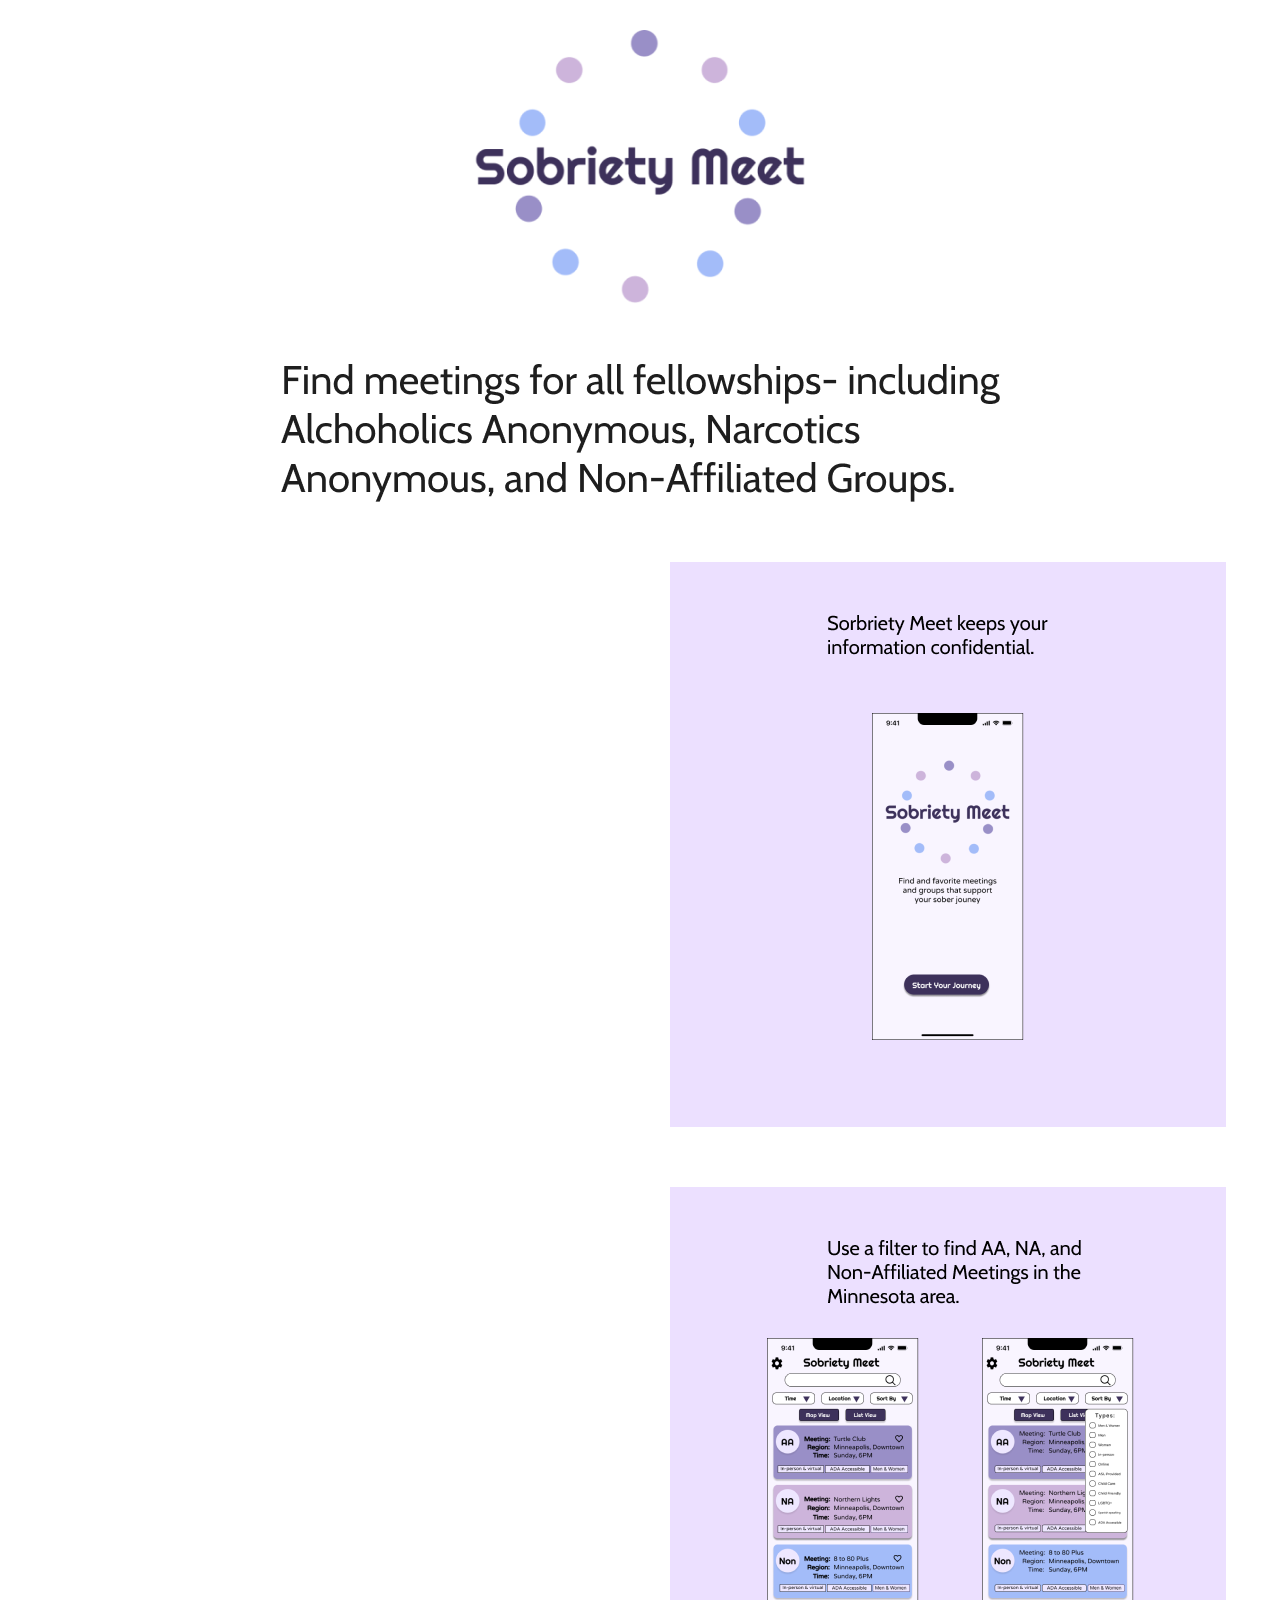
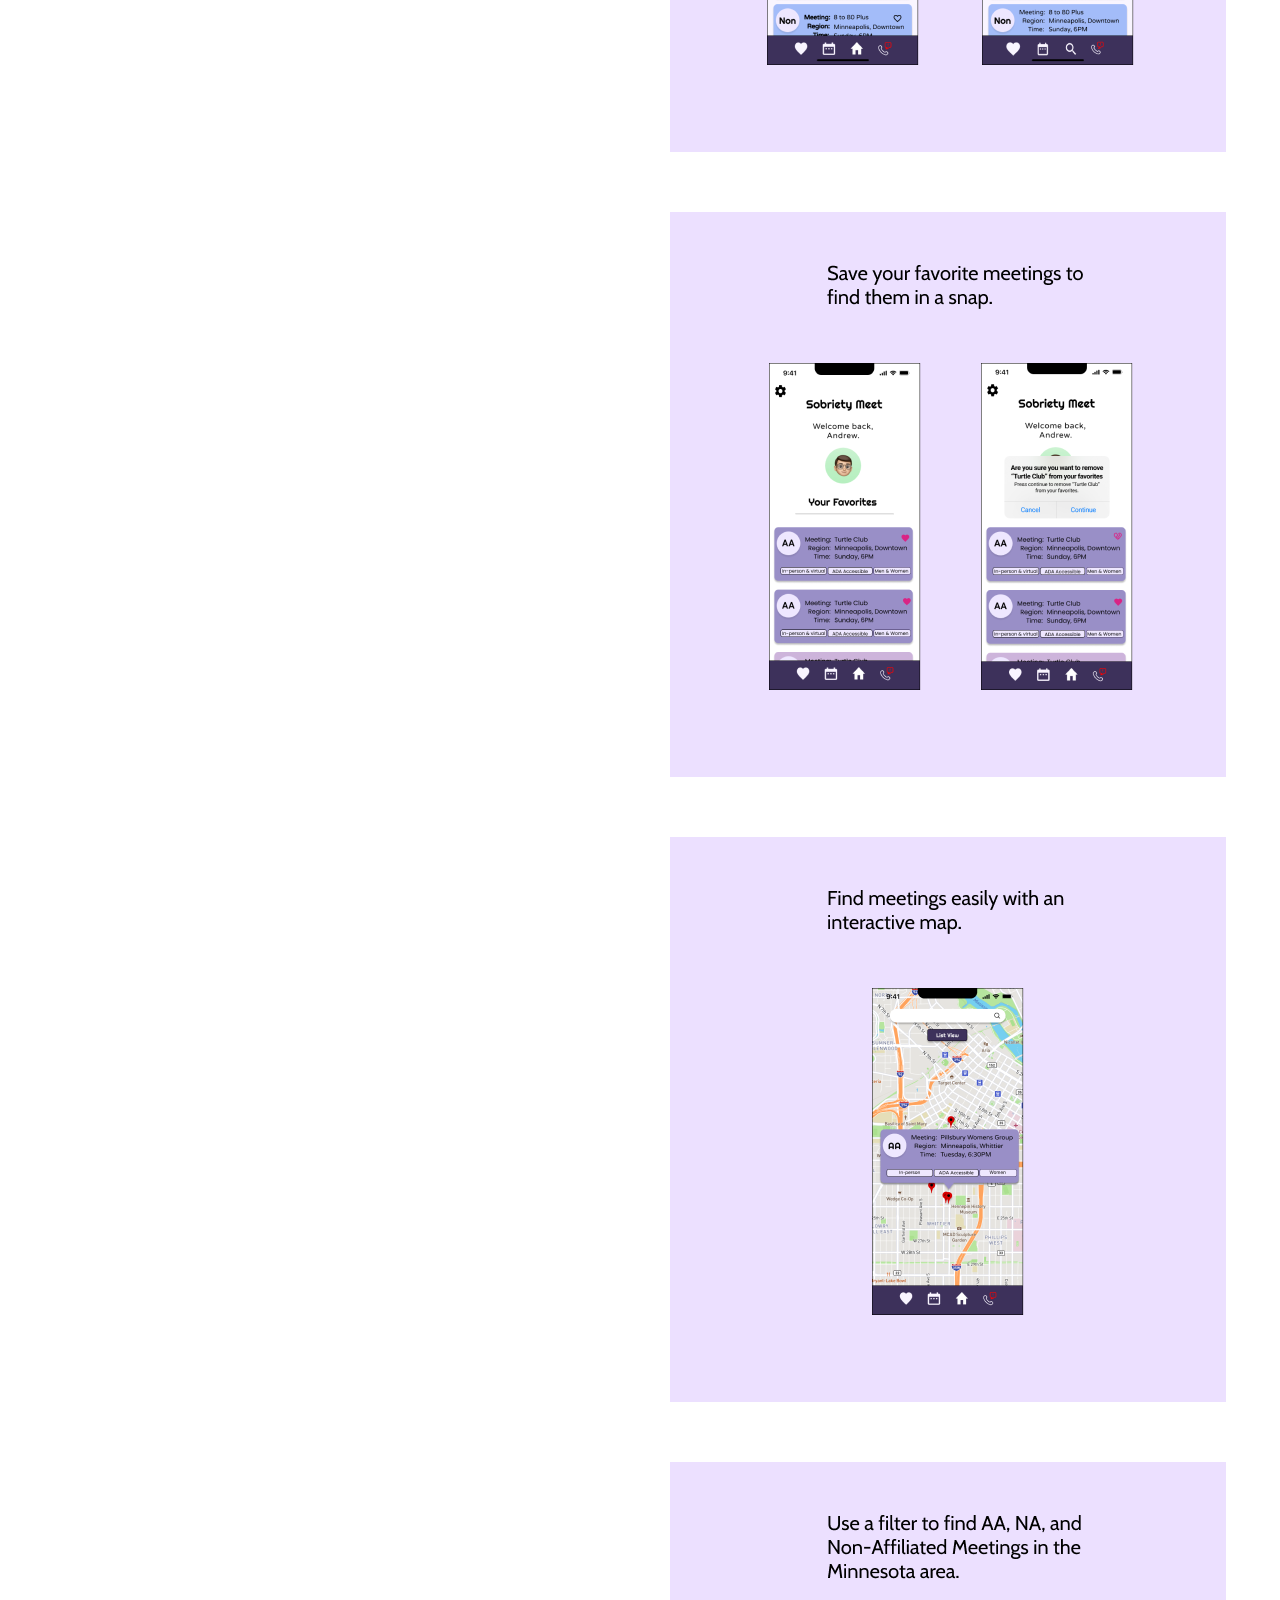
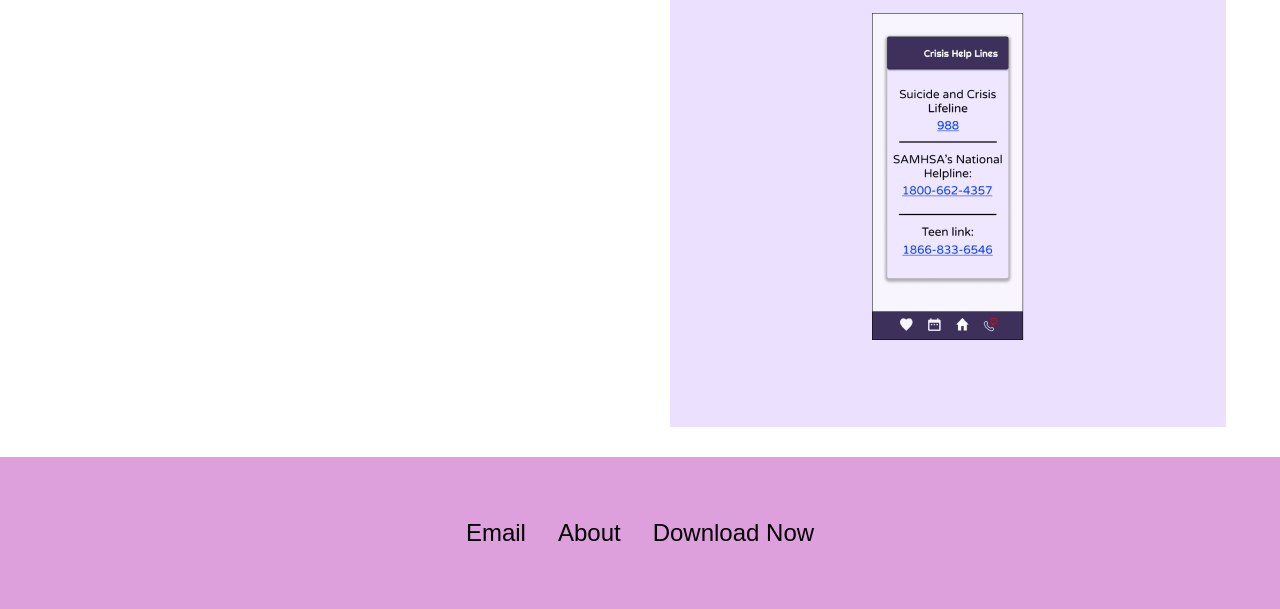
==== Sobriety-Meet.html @ 711e2085 "padding" ====
<!DOCTYPE html>
<html lang="en">

<head>

  <meta charset="utf-8">


  <meta name="viewport" content="width=device-width, initial-scale=1, shrink-to-fit=no">



  <title>Sobriety Meet App Webpage</title>
  <!-- CSS only -->
  <link rel="stylesheet" href="https://cdn.jsdelivr.net/npm/bootstrap@4.6.0/dist/css/bootstrap.min.css"
    integrity="sha384-B0vP5xmATw1+K9KRQjQERJvTumQW0nPEzvF6L/Z6nronJ3oUOFUFpCjEUQouq2+l" crossorigin="anonymous">
  <link rel="stylesheet" href="bootstrap/css/bootstrap.min.css">
  <link rel="stylesheet" type="text/css" href="Sobriety-Meet.css">
</head>

<body>
 

      <!--LOGO START-->
      <section id="Logo">
        <div class="container-lg">
          <div class="row justify-content-center">
            <div class="text-center">
              <img class="img fluid" src="Final Project Desktop Images/Logo 1.png" alt="logo" width="40%"> 
              <img class="img fluid" src="Final Project Desktop Images/Find meetings for all fellowships.png" alt="fellowships">     
            </div>
          </div>
        </div> 
      </section>
      <!--LOGO END-->

    <!--SPLASH SCREEN START-->
    <section id="splashScreen">
      <div class="container-lg">
        <div class="row justify-content-center align-items">
          <div class="col-lg">
            <img class="img fluid" src="Final Project Desktop Images/mid fi images/Map.png" alt="splashscreen">        
          </div>
        </div>
      </div>
      </div>
    </section>
    <!--SPLASH SCREEN END-->

    <!--Main Screen and Filter START-->
    <section id="mainScreen">
      <div class="container-lg">
        <div class="row justify-content-center align-items">
          <div class="col-lg">
            <img class="img fluid" src="Final Project Desktop Images/mid fi images/main screen.png" alt="mainScreen">
          </div>
        </div>
      </div>
    </section>
    <!--Main Screen and Filter END-->

    <!--Favorties and Unfavorite START-->
    <section id="favorites">
      <div class="container-lg">
        <div class="row justify-content-center align-items">
          <div class="col-lg">
            <img class="img fluid" src="Final Project Desktop Images/mid fi images/favorites.png" alt="favorites">
          </div>
        </div>
      </div>
      </div>
    </section>
    <!--Favorties and Unfavorite END-->

    <!--Map START-->
    <section id="map">
      <div class="container-lg">
        <div class="row justify-content-center align-items">
          <div class="col-lg">
            <img class="img fluid" src="Final Project Desktop Images/mid fi images/map map.png" alt="map">
          </div>
        </div>
      </div>
    </section>
    <!--Map END-->

    <!--Crisis Hotline START-->
    <section id="crisis">
      <div class="container-lg">
        <div class="row justify-content-center align-items">
          <div class="col-lg">
            <img class="img fluid" src="Final Project Desktop Images/mid fi images/crisis hotline.png" alt="crisis">
          </div>
        </div>
      </div>
      </div>
    </section>
    <!--Crisis Hotline START-->

    <!-- Footer -->
    <footer class="bottomFooter">
      <div class="container-xxl">
        <ul class="nav justify-content-center">
          <li class="nav-item">
            <a class="nav-link active" href="#">Email</a>
          </li>
          <li class="nav-item">
            <a class="nav-link" href="#">About</a>
          </li>
          <li class="nav-item">
            <a class="nav-link" href="#">Download Now</a>
        </ul>
      </div>
    </footer>
    <!-- End footer -->

    <!-- JavaScript Bundle with Popper -->
    <script src="https://cdn.jsdelivr.net/npm/bootstrap@5.2.2/dist/js/bootstrap.bundle.min.js"
      integrity="sha384-OERcA2EqjJCMA+/3y+gxIOqMEjwtxJY7qPCqsdltbNJuaOe923+mo//f6V8Qbsw3"
      crossorigin="anonymous"></script>
</body>

</html>
---- Sobriety-Meet.css ----
img {
    padding-top: 30px;
    padding-bottom: 30px;
    padding-left: 60px;
    padding-right: 60px;
    border-left: 199px;
    border-right:  199px;
    
}

#logo {
    background-color: white;
}

.navbar {
    background-color: white;
    text-align: center;
  
}

.nav {
    font-family:'Franklin Gothic Medium', 'Arial Narrow', Arial, sans-serif;
    
    

}

a {
    color:black;
    font-size: 18pt;
}

p {
    color: black;
    margin-left: 5.5%;
    margin-right:5.5%;
    padding: 50px;
}


.flex-column {
    margin-left: 10px;
}

.text-center {
    justify-content: center;
}



.bottomFooter {
    background-color: plum;
    padding-top: 50px;
    padding-bottom: 50px;
    
}

#splashScreen,#mainScreen,#favorites,#map,#crisis {
    margin-left: 595px;
    margin-right: 595px;
    display: flex;

}
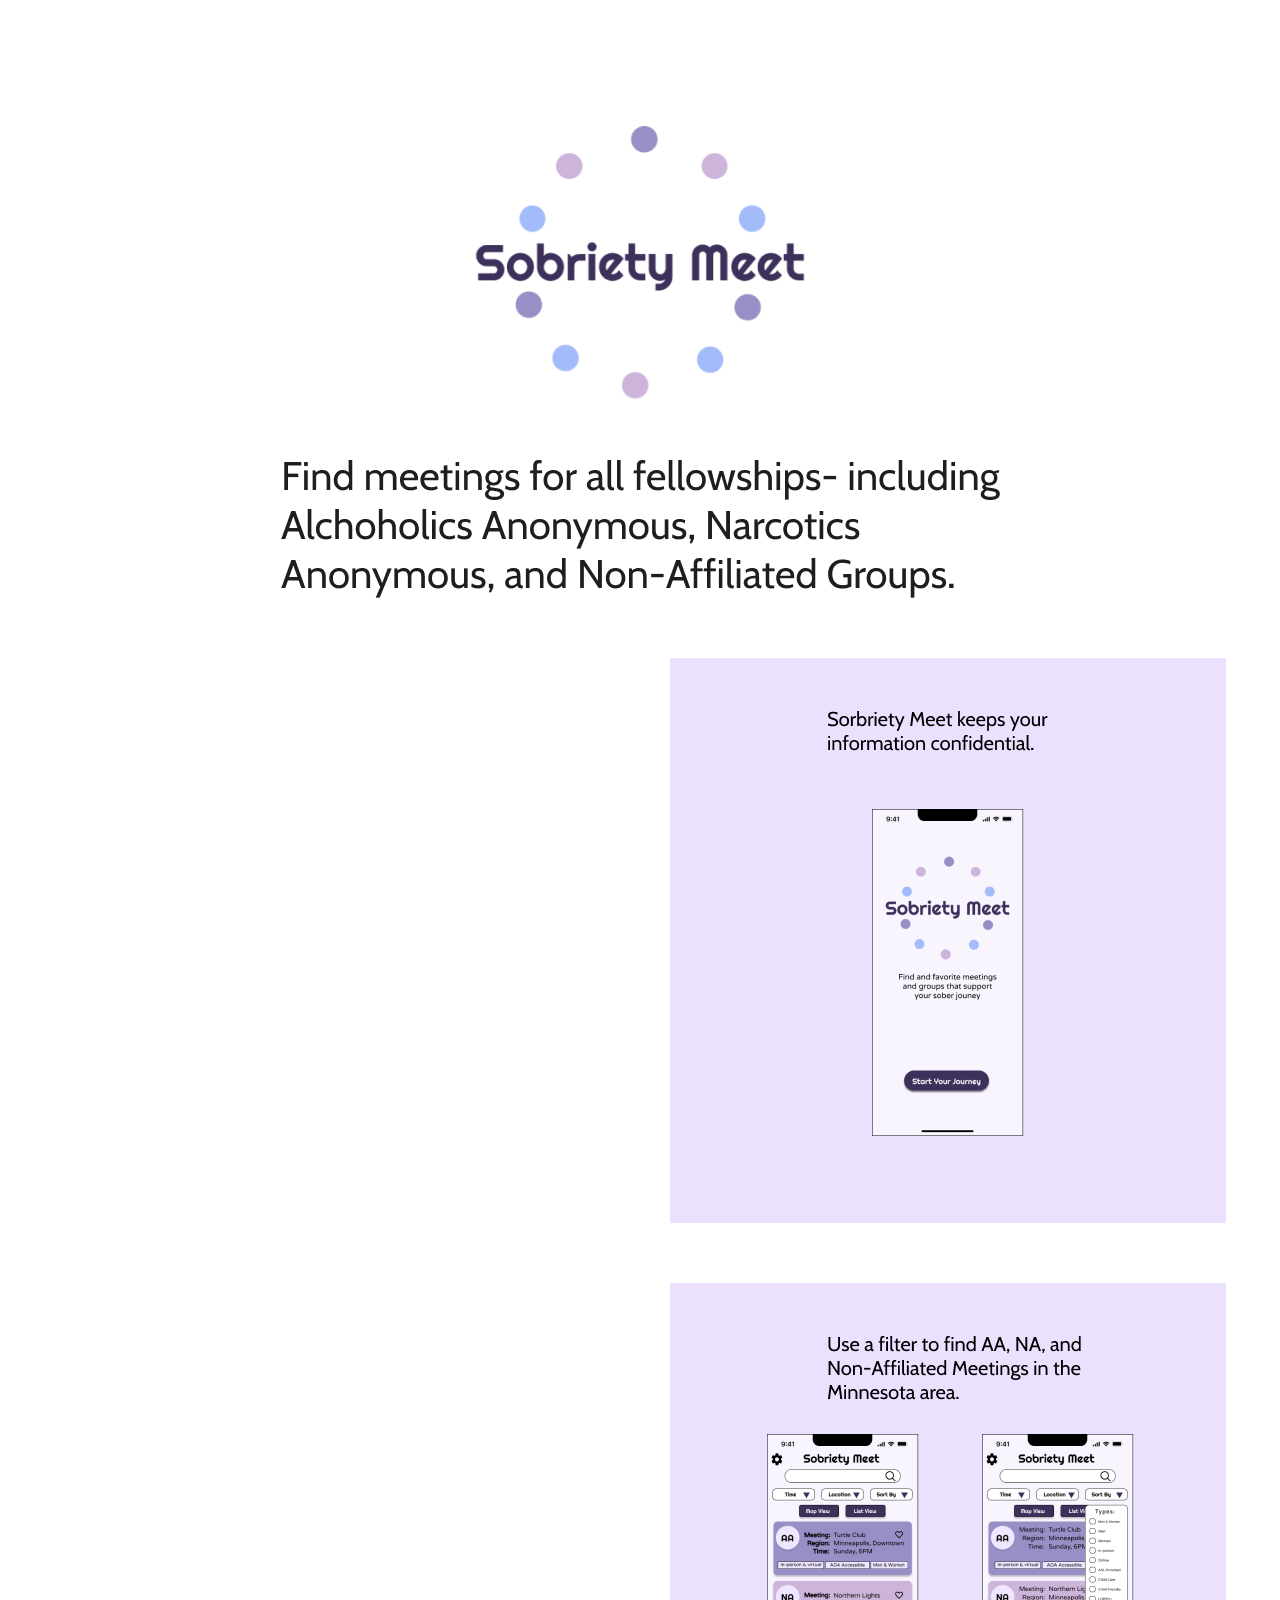
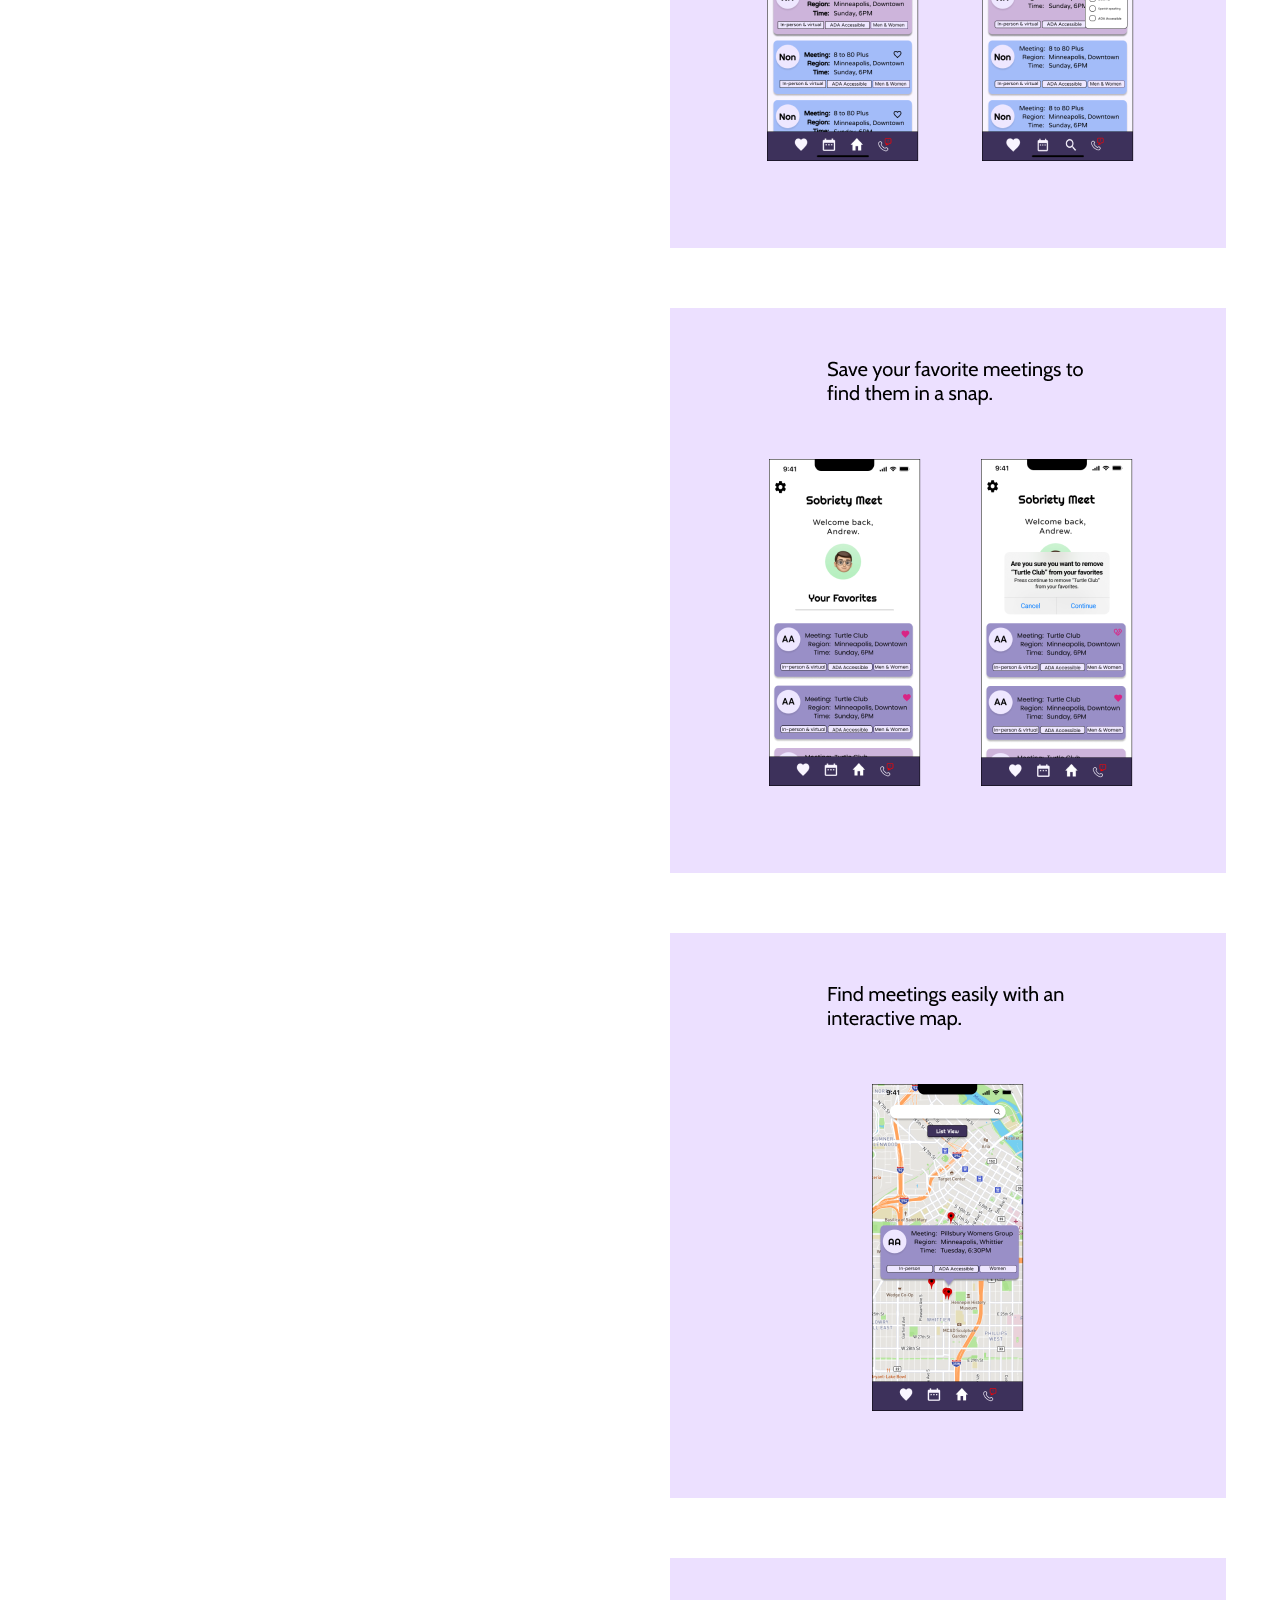
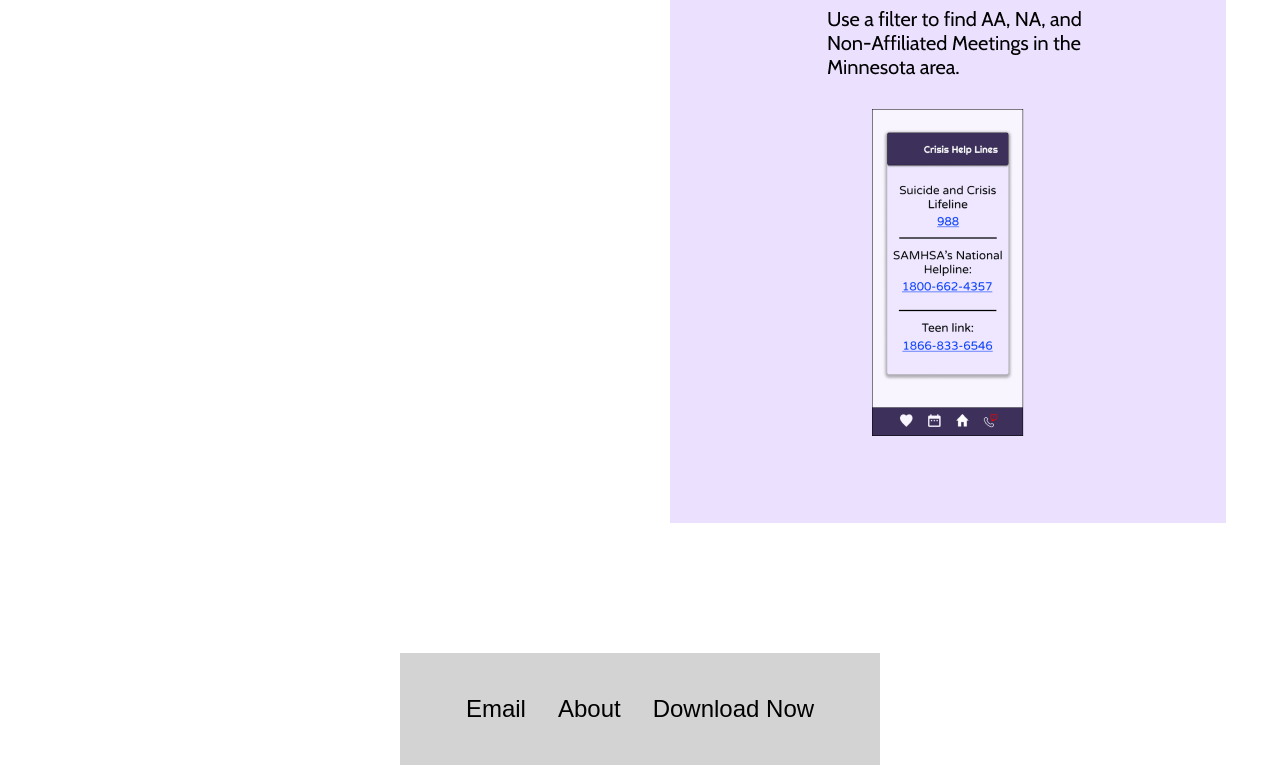
==== commit dd7bd798: "footer" ====
--- a/Sobriety-Meet.html
+++ b/Sobriety-Meet.html
@@ -19,6 +19,11 @@
 </head>
 
 <body>
+
+  <!--Top-->
+
+
+
  
 
       <!--LOGO START-->
@@ -26,6 +31,10 @@
         <div class="container-lg">
           <div class="row justify-content-center">
             <div class="text-center">
+              <br>
+              <br>
+              <br>
+              <br>
               <img class="img fluid" src="Final Project Desktop Images/Logo 1.png" alt="logo" width="40%"> 
               <img class="img fluid" src="Final Project Desktop Images/Find meetings for all fellowships.png" alt="fellowships">     
             </div>
@@ -86,7 +95,7 @@
 
     <!--Crisis Hotline START-->
     <section id="crisis">
-      <div class="container-lg">
+      <div class="container-xl">
         <div class="row justify-content-center align-items">
           <div class="col-lg">
             <img class="img fluid" src="Final Project Desktop Images/mid fi images/crisis hotline.png" alt="crisis">
@@ -99,7 +108,7 @@
 
     <!-- Footer -->
     <footer class="bottomFooter">
-      <div class="container-xxl">
+      <div class="container-lg">
         <ul class="nav justify-content-center">
           <li class="nav-item">
             <a class="nav-link active" href="#">Email</a>
--- a/Sobriety-Meet.css
+++ b/Sobriety-Meet.css
@@ -49,10 +49,12 @@
 
 
 .bottomFooter {
-    background-color: plum;
-    padding-top: 50px;
-    padding-bottom: 50px;
-    
+    background-color: lightgrey;
+    padding-top: 30px;
+    padding-bottom: 30px;
+    margin-left: 400px;
+    margin-right: 400px;  
+    margin-top: 100px;
 }
 
 #splashScreen,#mainScreen,#favorites,#map,#crisis {
@@ -60,4 +62,5 @@
     margin-right: 595px;
     display: flex;
 
-}+}
+
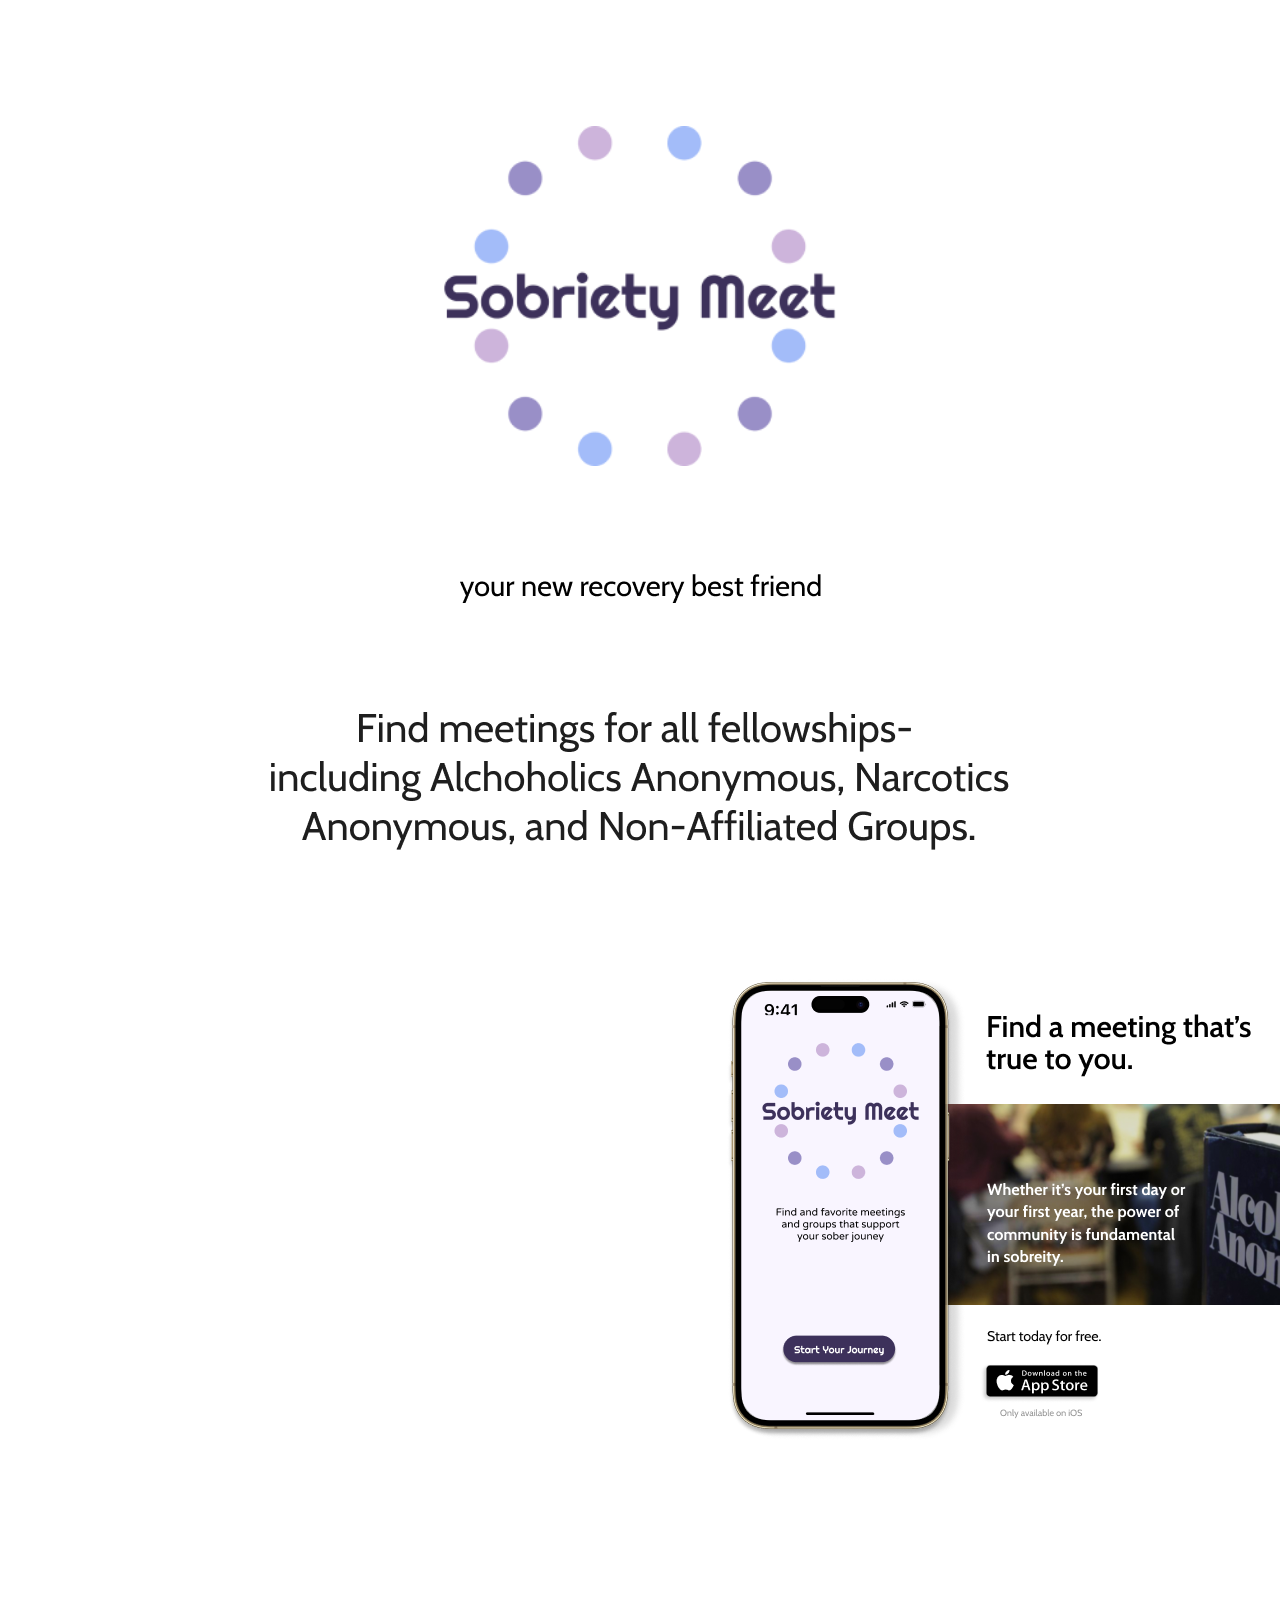
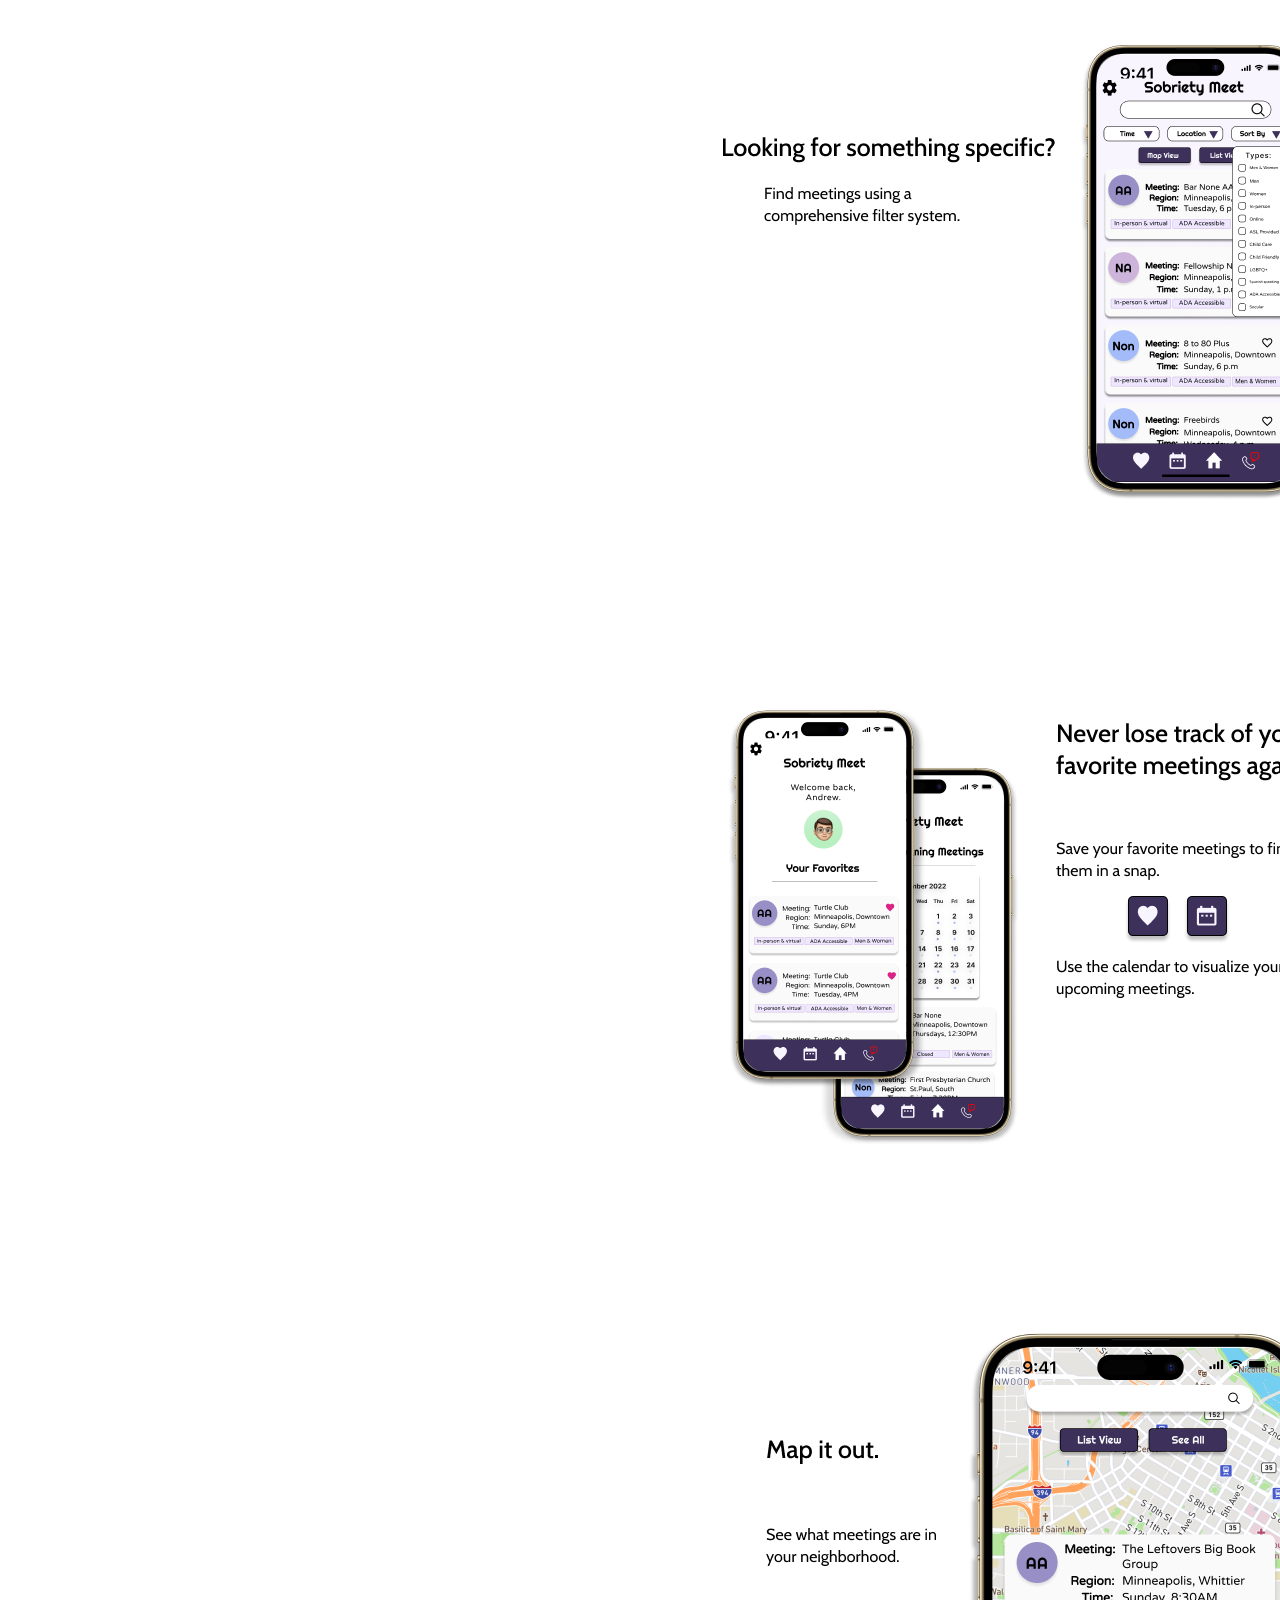
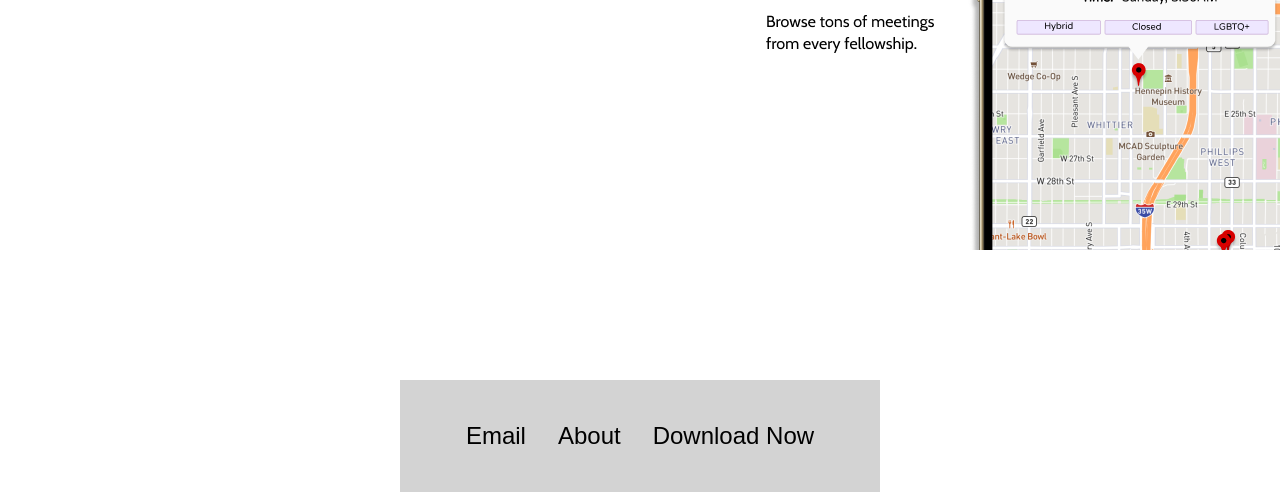
==== commit 3f8d8eba: "new photos, iphone mock ups" ====
--- a/Sobriety-Meet.html
+++ b/Sobriety-Meet.html
@@ -35,8 +35,15 @@
               <br>
               <br>
               <br>
-              <img class="img fluid" src="Final Project Desktop Images/Logo 1.png" alt="logo" width="40%"> 
-              <img class="img fluid" src="Final Project Desktop Images/Find meetings for all fellowships.png" alt="fellowships">     
+              <img class="img fluid" src="Final Project Desktop Images/Final Images/logo 3 4.png" alt="logo" width="60%"> 
+              <br>
+              <br>
+              <br>
+              <img class="img fluid" src="Final Project Desktop Images/Final Images/your new recovery best friend.png">
+              <br>
+              <br>
+              <br>
+              <img class="img fluid" src="Final Project Desktop Images/Final Images/Find meetings for all fellowships-.png" alt="fellowships">     
             </div>
           </div>
         </div> 
@@ -48,7 +55,7 @@
       <div class="container-lg">
         <div class="row justify-content-center align-items">
           <div class="col-lg">
-            <img class="img fluid" src="Final Project Desktop Images/mid fi images/Map.png" alt="splashscreen">        
+            <img class="img fluid" src="Final Project Desktop Images/Final Images/final images THIS ONE PLEASE/splash screen 2.0.png" alt="splashscreen">        
           </div>
         </div>
       </div>
@@ -61,7 +68,7 @@
       <div class="container-lg">
         <div class="row justify-content-center align-items">
           <div class="col-lg">
-            <img class="img fluid" src="Final Project Desktop Images/mid fi images/main screen.png" alt="mainScreen">
+            <img class="img fluid" src="Final Project Desktop Images/Final Images/final images THIS ONE PLEASE/filter full phone image.png" alt="mainScreen">
           </div>
         </div>
       </div>
@@ -73,7 +80,7 @@
       <div class="container-lg">
         <div class="row justify-content-center align-items">
           <div class="col-lg">
-            <img class="img fluid" src="Final Project Desktop Images/mid fi images/favorites.png" alt="favorites">
+            <img class="img fluid" src="Final Project Desktop Images/Final Images/final images THIS ONE PLEASE/Favorites and Calendar images.png" alt="favorites">
           </div>
         </div>
       </div>
@@ -86,25 +93,12 @@
       <div class="container-lg">
         <div class="row justify-content-center align-items">
           <div class="col-lg">
-            <img class="img fluid" src="Final Project Desktop Images/mid fi images/map map.png" alt="map">
+            <img class="img fluid" src="Final Project Desktop Images/Final Images/final images THIS ONE PLEASE/Map Close up image.png">
           </div>
         </div>
       </div>
     </section>
     <!--Map END-->
-
-    <!--Crisis Hotline START-->
-    <section id="crisis">
-      <div class="container-xl">
-        <div class="row justify-content-center align-items">
-          <div class="col-lg">
-            <img class="img fluid" src="Final Project Desktop Images/mid fi images/crisis hotline.png" alt="crisis">
-          </div>
-        </div>
-      </div>
-      </div>
-    </section>
-    <!--Crisis Hotline START-->
 
     <!-- Footer -->
     <footer class="bottomFooter">
--- a/Sobriety-Meet.css
+++ b/Sobriety-Meet.css
@@ -64,3 +64,5 @@
 
 }
 
+
+
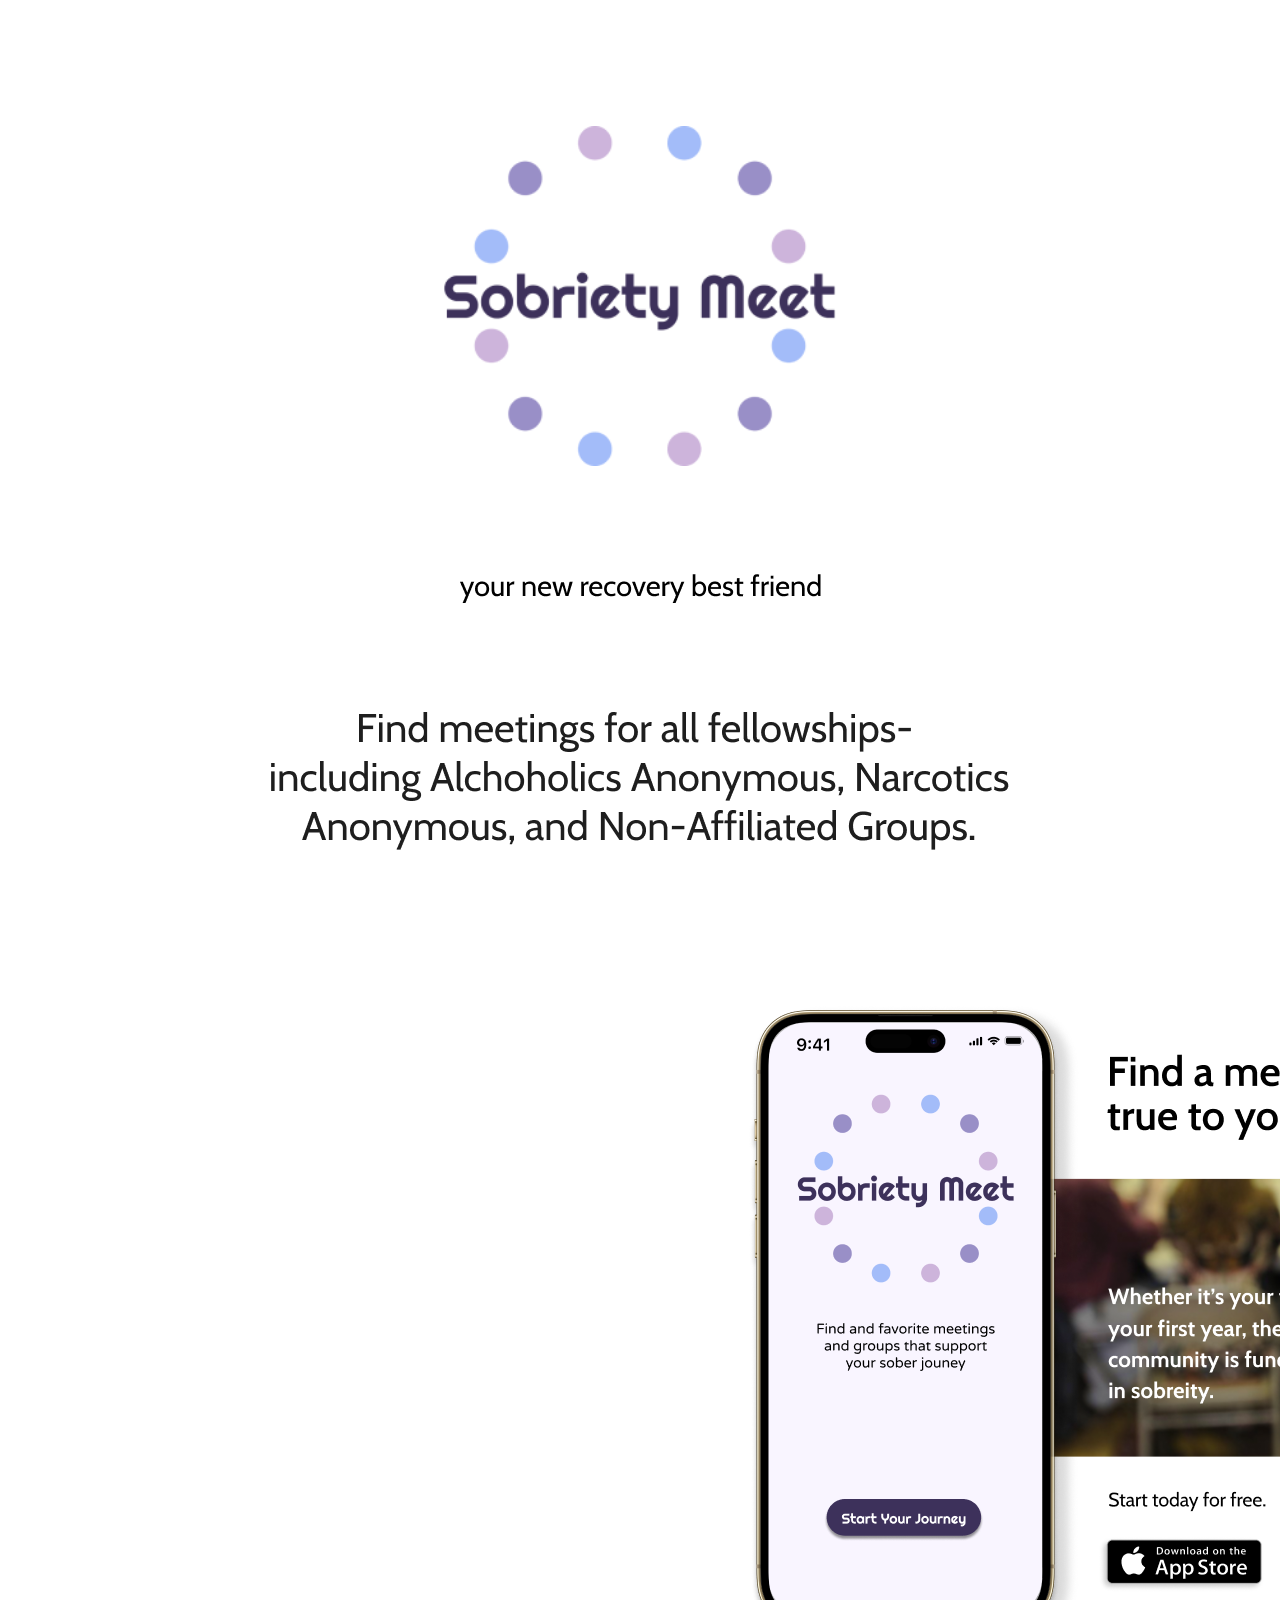
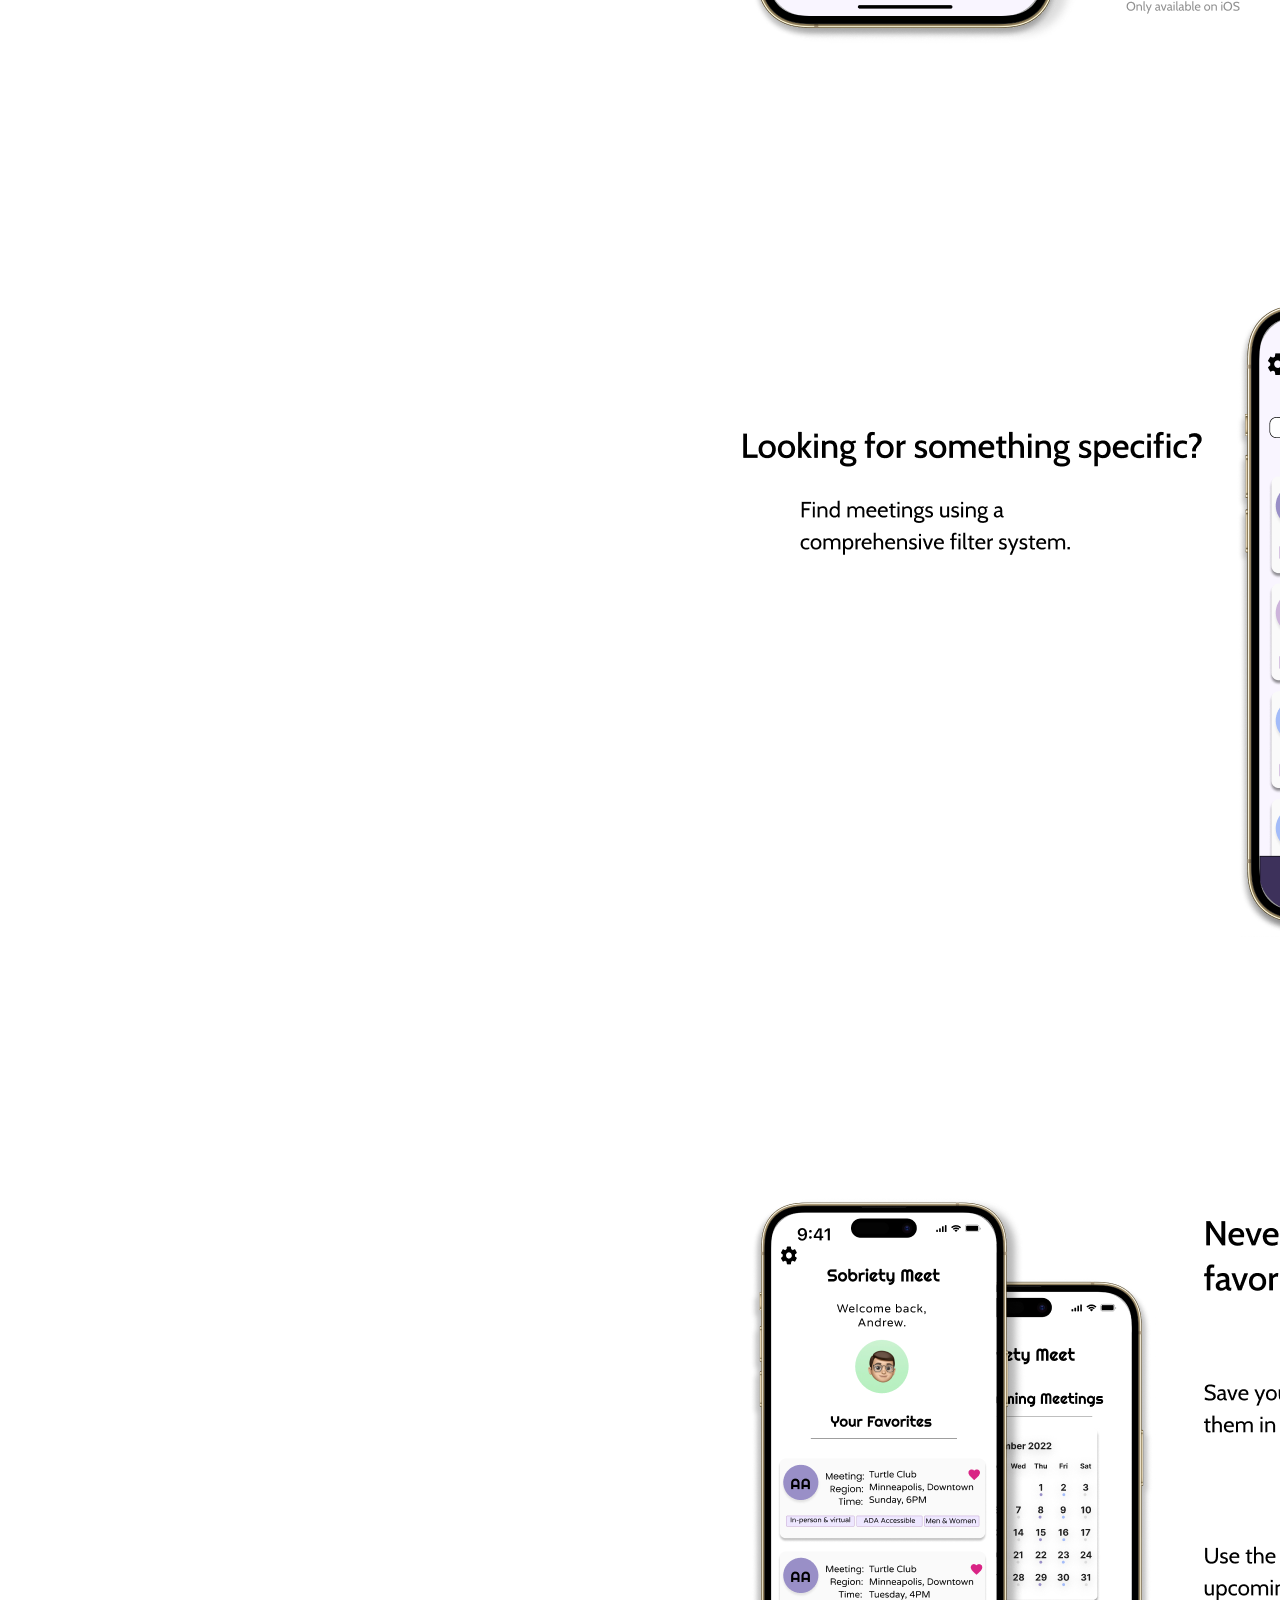
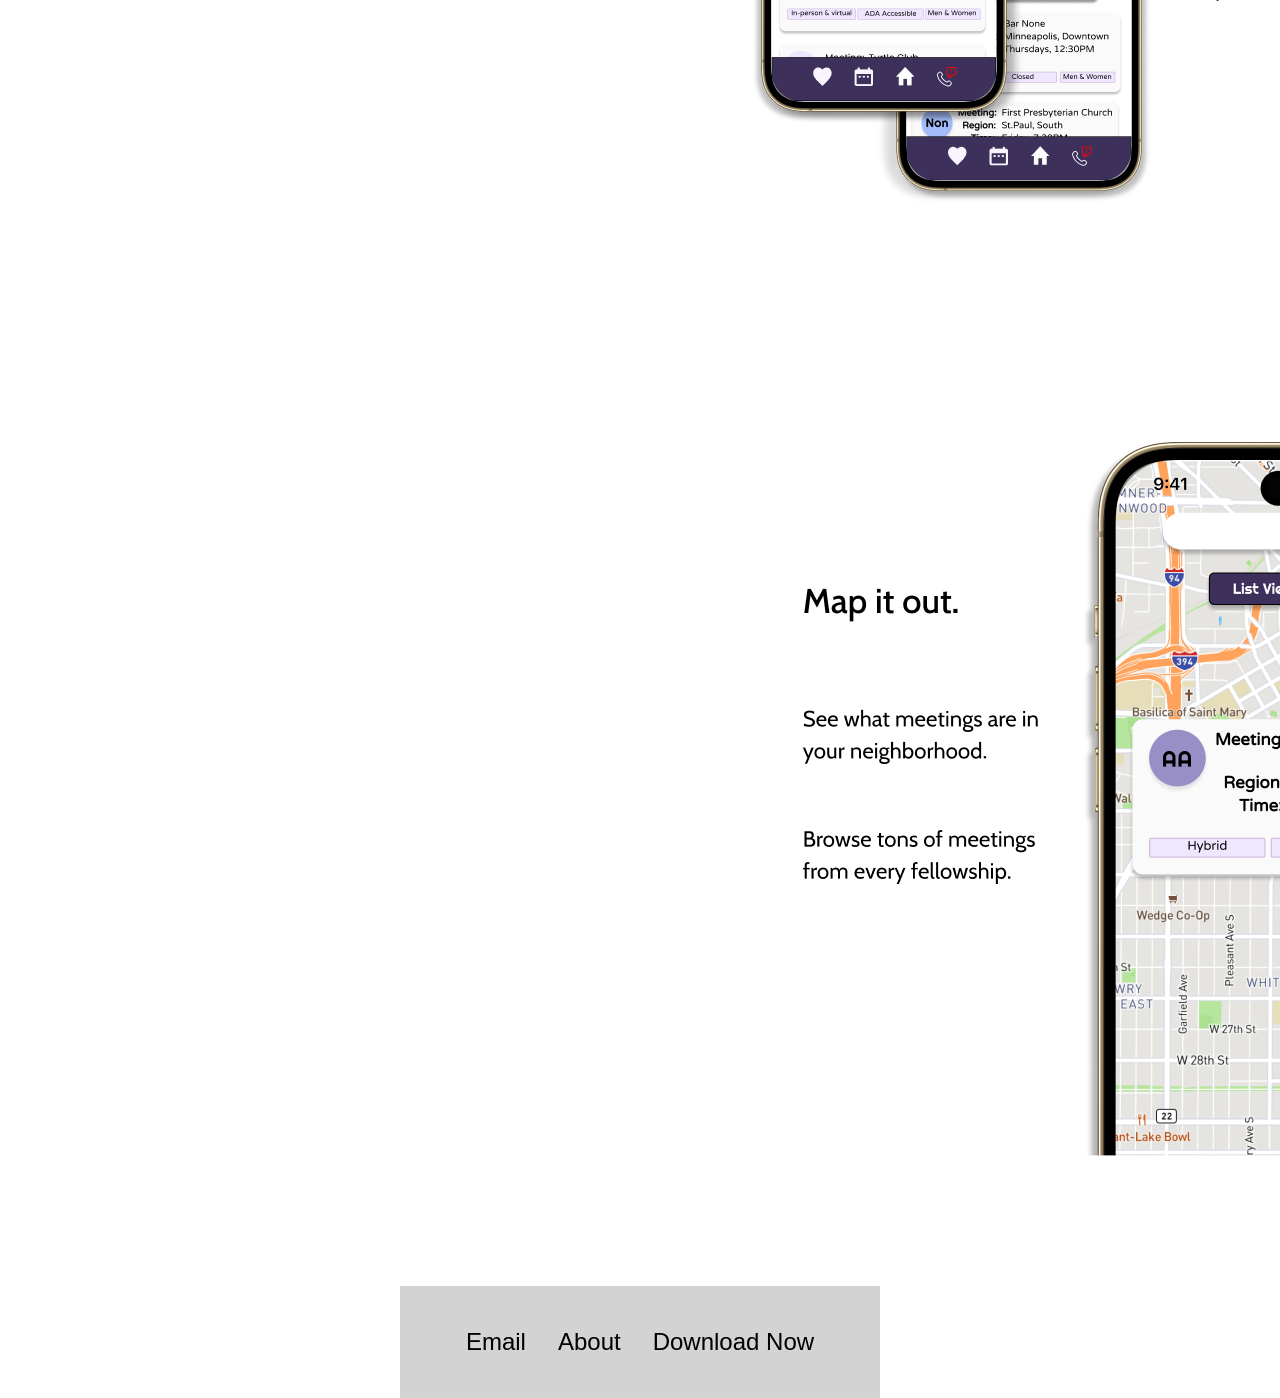
==== commit 0da7e926: "bigger pictures" ====
--- a/Sobriety-Meet.html
+++ b/Sobriety-Meet.html
@@ -55,7 +55,7 @@
       <div class="container-lg">
         <div class="row justify-content-center align-items">
           <div class="col-lg">
-            <img class="img fluid" src="Final Project Desktop Images/Final Images/final images THIS ONE PLEASE/splash screen 2.0.png" alt="splashscreen">        
+            <img class="img fluid" src="Final Project Desktop Images/Final Images/final images THIS ONE PLEASE/splash screen 2.0 1027W.png" alt="splashscreen">        
           </div>
         </div>
       </div>
@@ -68,7 +68,7 @@
       <div class="container-lg">
         <div class="row justify-content-center align-items">
           <div class="col-lg">
-            <img class="img fluid" src="Final Project Desktop Images/Final Images/final images THIS ONE PLEASE/filter full phone image.png" alt="mainScreen">
+            <img class="img fluid" src="Final Project Desktop Images/Final Images/final images THIS ONE PLEASE/filter full phone image  1027W.png" alt="mainScreen">
           </div>
         </div>
       </div>
@@ -80,7 +80,7 @@
       <div class="container-lg">
         <div class="row justify-content-center align-items">
           <div class="col-lg">
-            <img class="img fluid" src="Final Project Desktop Images/Final Images/final images THIS ONE PLEASE/Favorites and Calendar images.png" alt="favorites">
+            <img class="img fluid" src="Final Project Desktop Images/Final Images/final images THIS ONE PLEASE/Favorites and Calendar images  1027W.png" alt="favorites">
           </div>
         </div>
       </div>
@@ -93,7 +93,7 @@
       <div class="container-lg">
         <div class="row justify-content-center align-items">
           <div class="col-lg">
-            <img class="img fluid" src="Final Project Desktop Images/Final Images/final images THIS ONE PLEASE/Map Close up image.png">
+            <img class="img fluid" src="Final Project Desktop Images/Final Images/final images THIS ONE PLEASE/Map Close up image  1027W.png">
           </div>
         </div>
       </div>
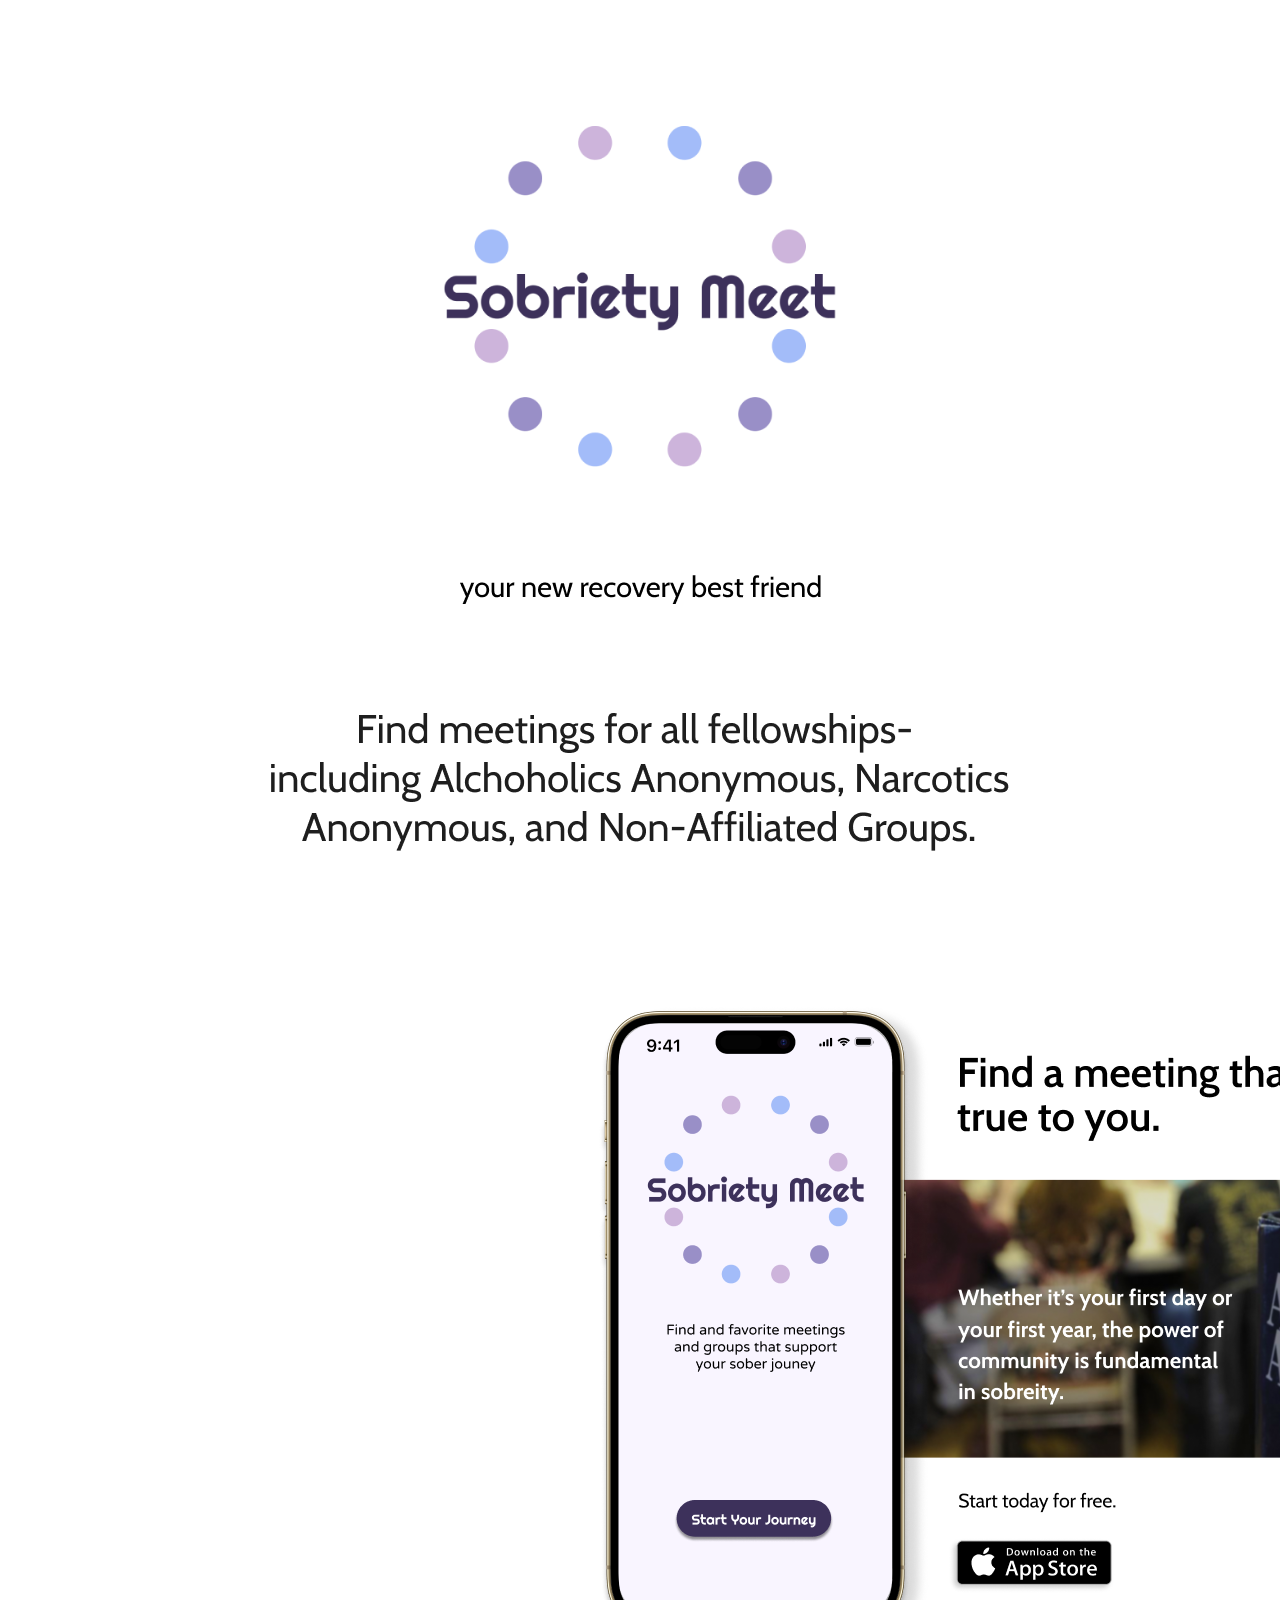
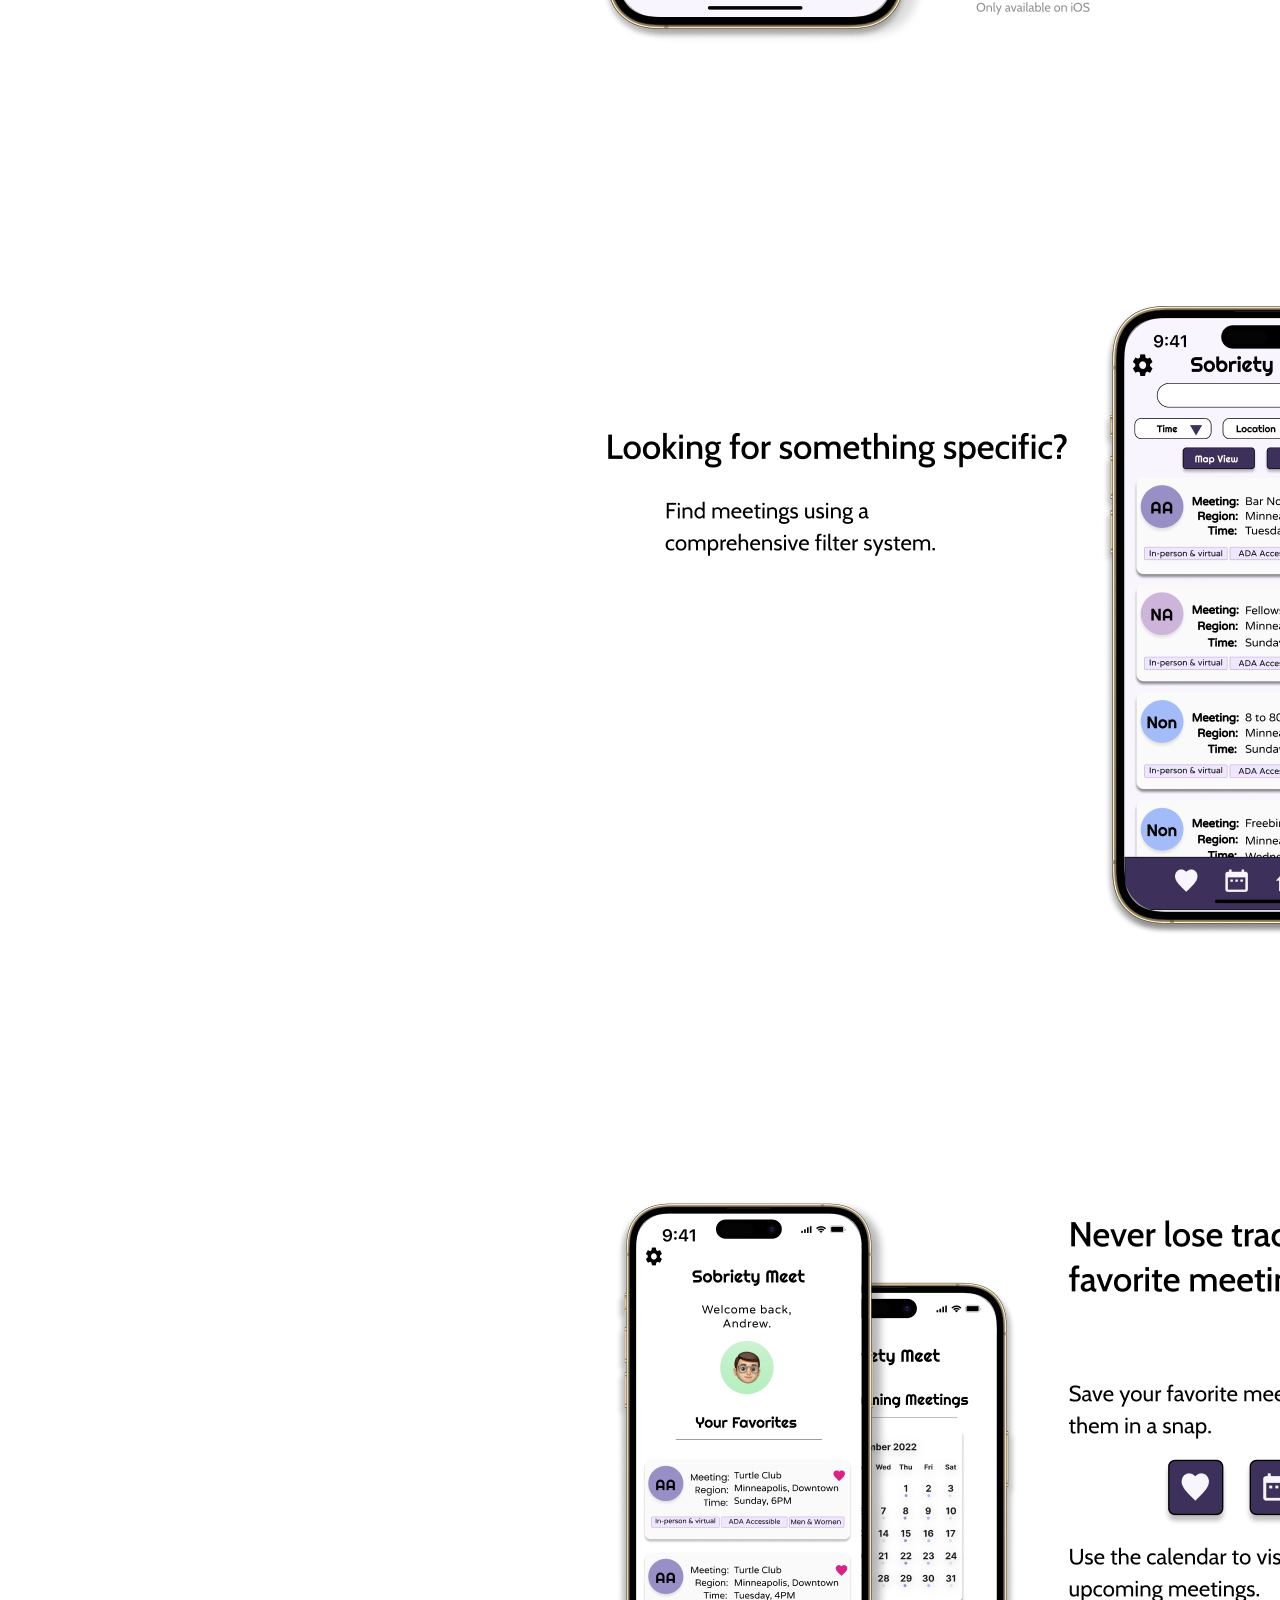
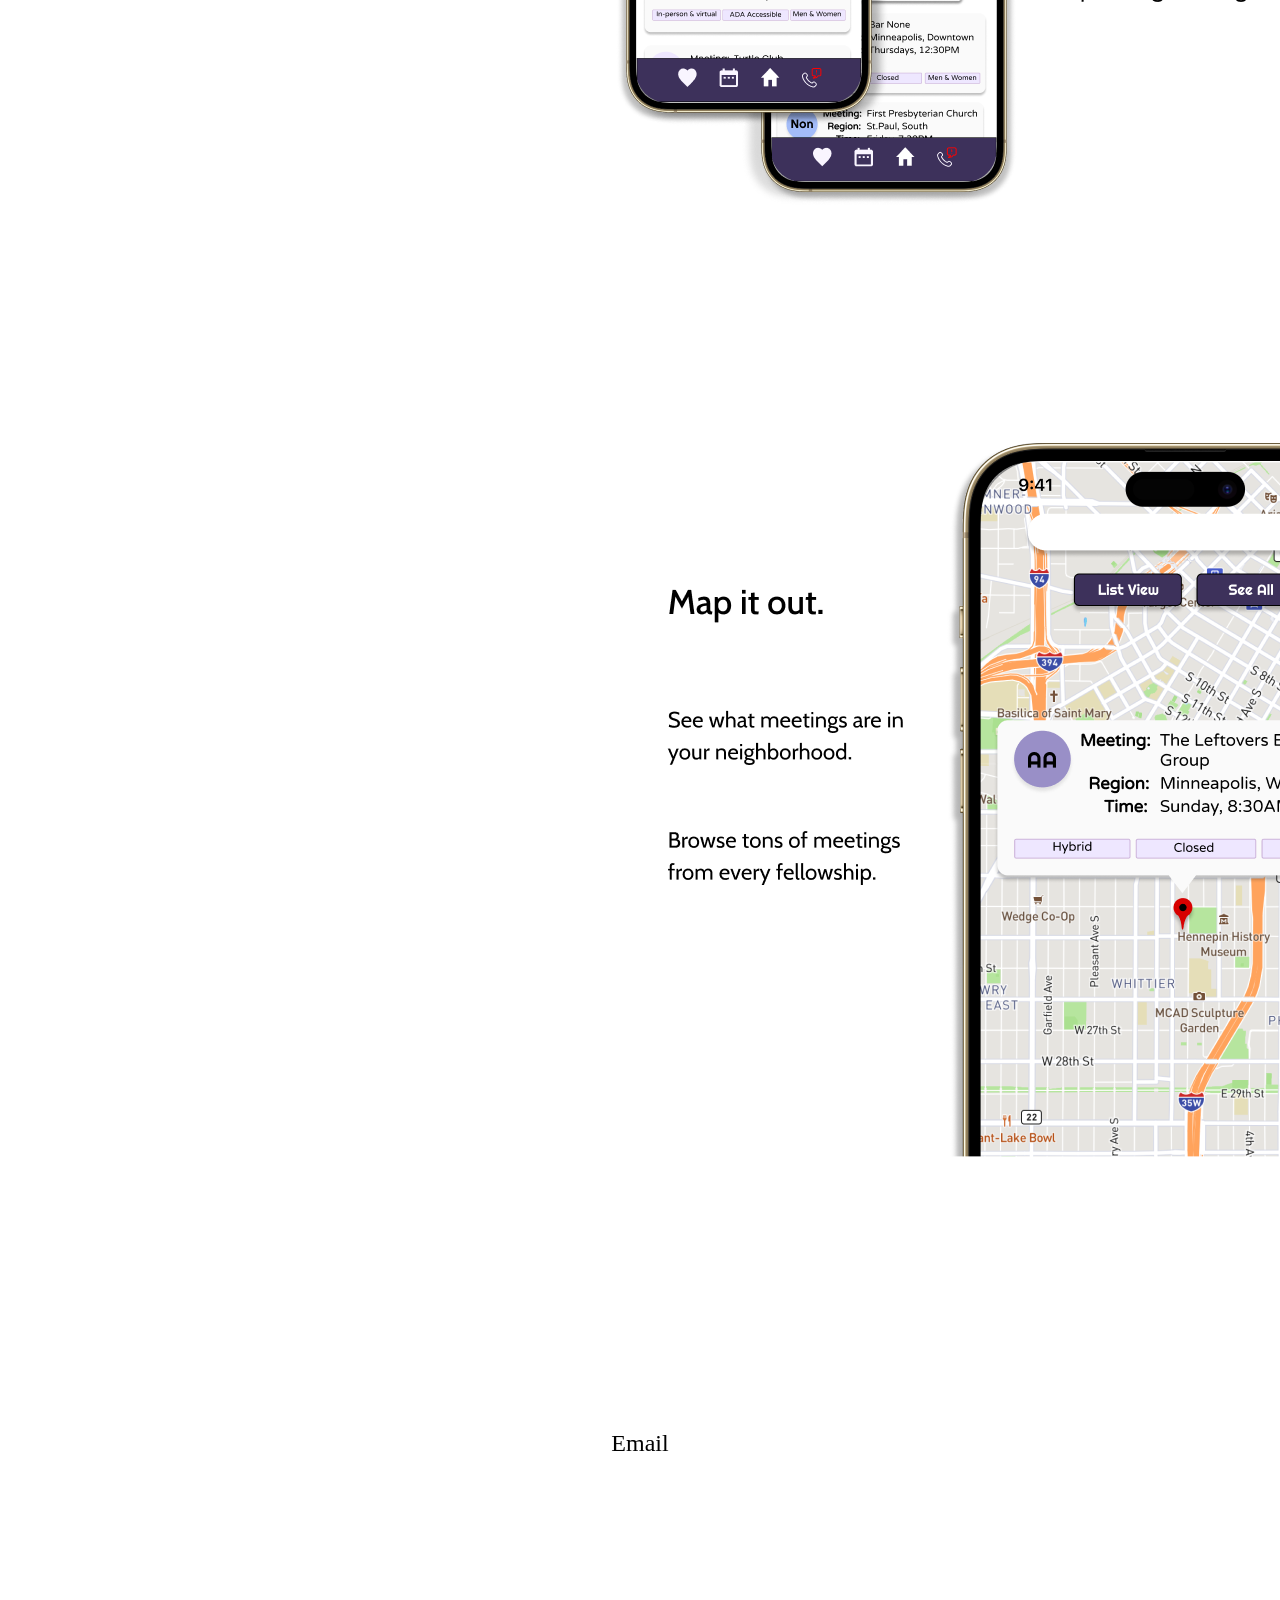
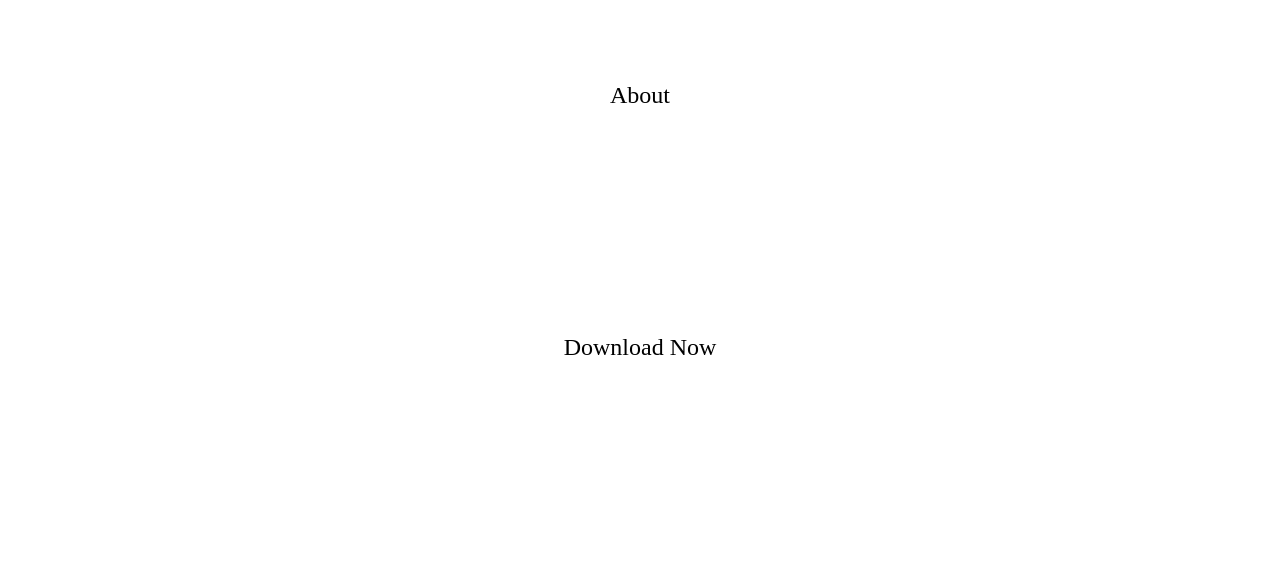
==== commit 17477639: "footer" ====
--- a/Sobriety-Meet.html
+++ b/Sobriety-Meet.html
@@ -35,7 +35,7 @@
               <br>
               <br>
               <br>
-              <img class="img fluid" src="Final Project Desktop Images/Final Images/logo 3 4.png" alt="logo" width="60%"> 
+              <img class="img fluid" src="Final Project Desktop Images/Final Images/final images THIS ONE PLEASE/logo 481W.png" alt="logo" width="60%"> 
               <br>
               <br>
               <br>
@@ -52,7 +52,7 @@
 
     <!--SPLASH SCREEN START-->
     <section id="splashScreen">
-      <div class="container-lg">
+      <div class="container-xxl">
         <div class="row justify-content-center align-items">
           <div class="col-lg">
             <img class="img fluid" src="Final Project Desktop Images/Final Images/final images THIS ONE PLEASE/splash screen 2.0 1027W.png" alt="splashscreen">        
--- a/Sobriety-Meet.css
+++ b/Sobriety-Meet.css
@@ -19,16 +19,20 @@
 }
 
 .nav {
-    font-family:'Franklin Gothic Medium', 'Arial Narrow', Arial, sans-serif;
+    font-family:'Segoe UI',Roboto;
     
-    
+}
 
+.nav-item {
+    padding: 100px;
 }
 
 a {
     color:black;
     font-size: 18pt;
 }
+
+
 
 p {
     color: black;
@@ -49,16 +53,15 @@
 
 
 .bottomFooter {
-    background-color: lightgrey;
     padding-top: 30px;
-    padding-bottom: 30px;
+    padding-bottom: 100px;
     margin-left: 400px;
     margin-right: 400px;  
     margin-top: 100px;
 }
 
 #splashScreen,#mainScreen,#favorites,#map,#crisis {
-    margin-left: 595px;
+    margin-left: 460px;
     margin-right: 595px;
     display: flex;
 
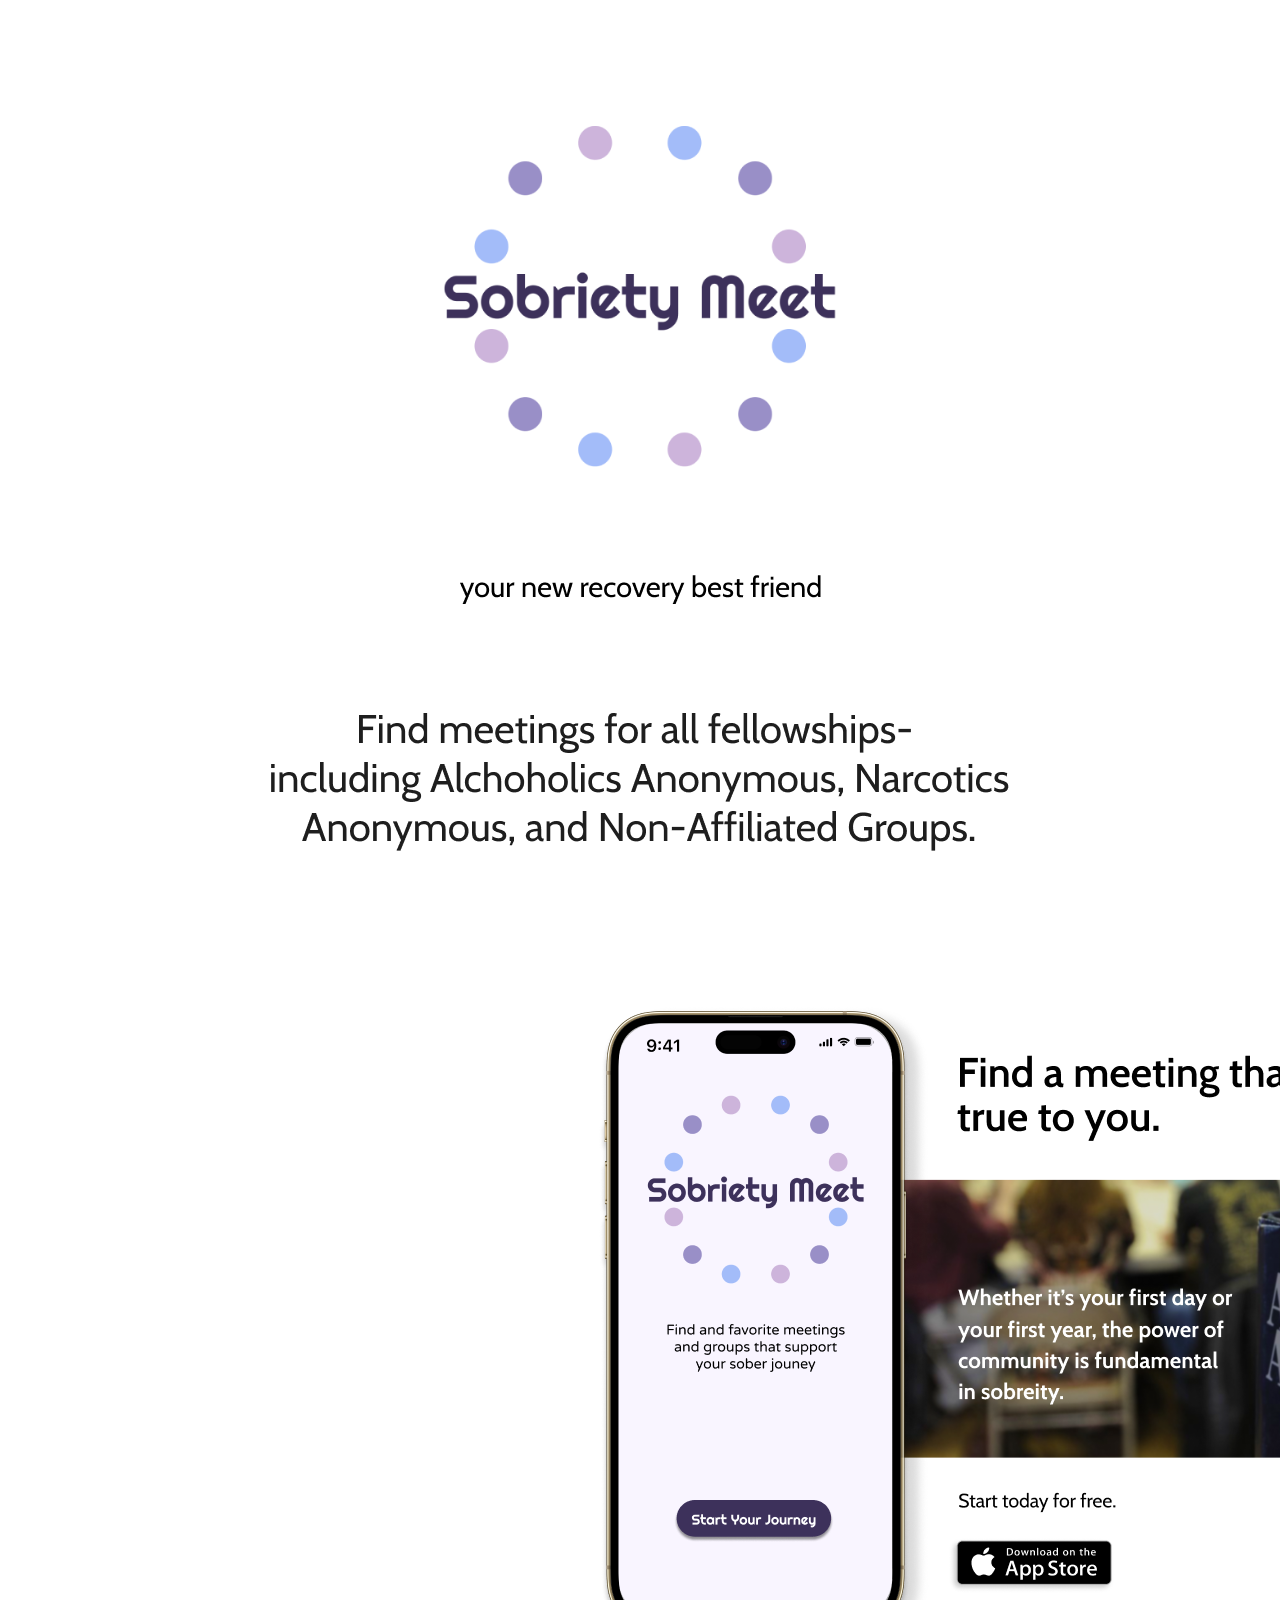
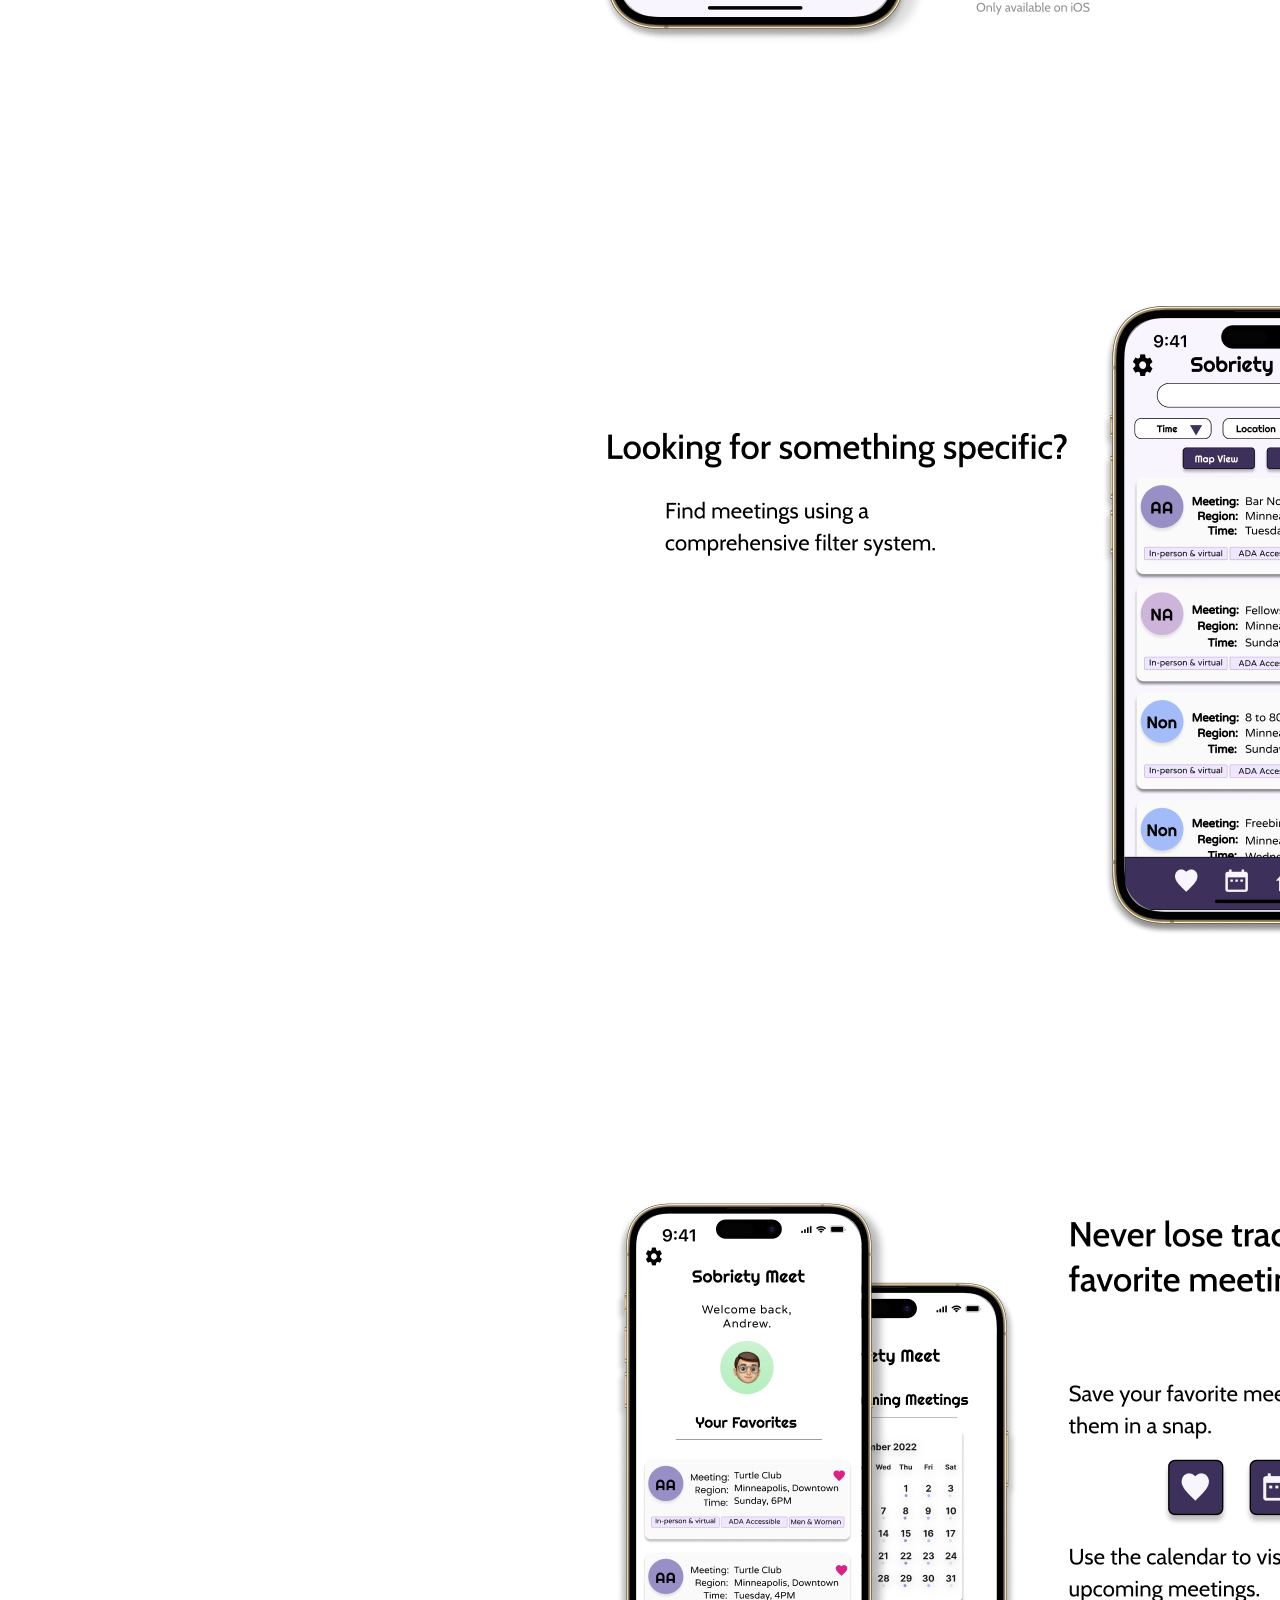
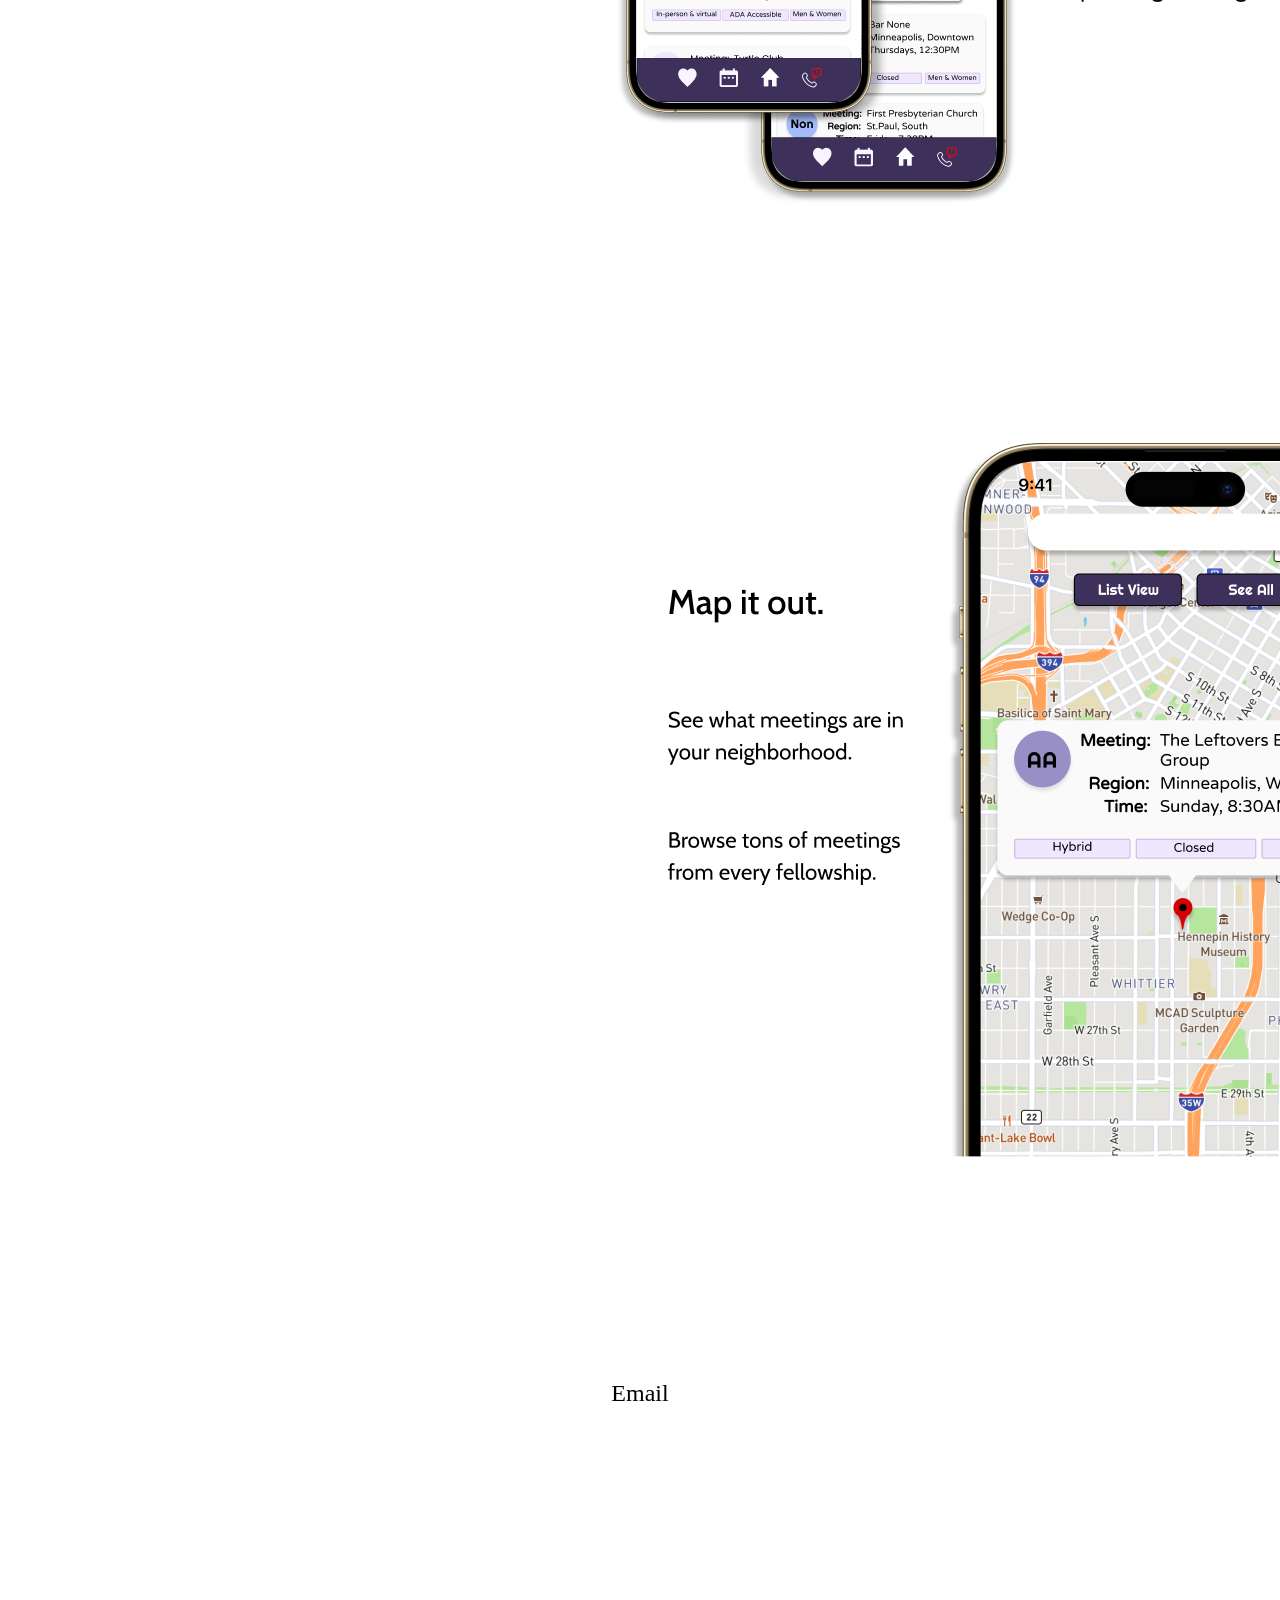
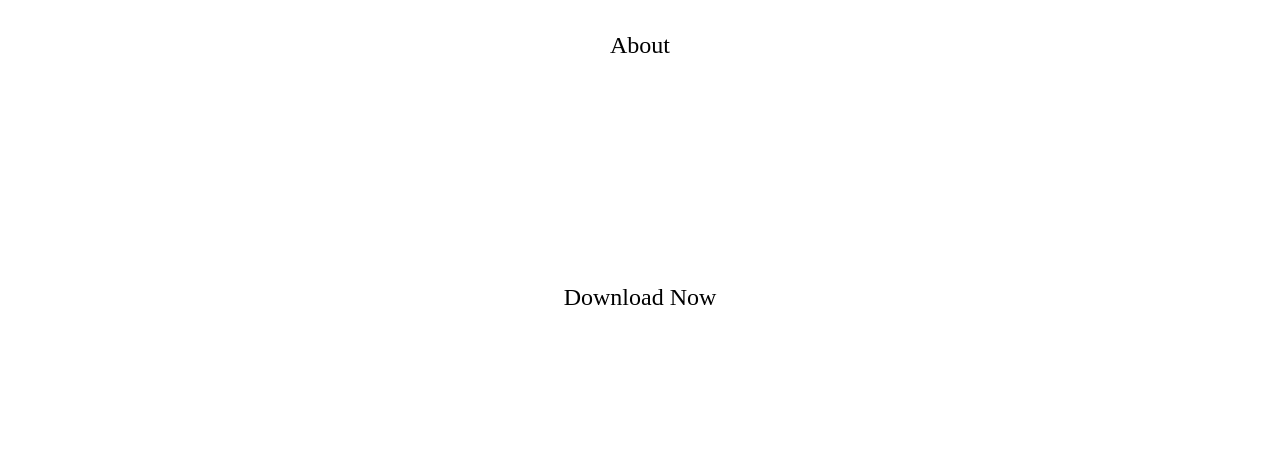
==== commit 2ce4a644: "tried to link the about repo" ====
--- a/Sobriety-Meet.html
+++ b/Sobriety-Meet.html
@@ -108,7 +108,7 @@
             <a class="nav-link active" href="#">Email</a>
           </li>
           <li class="nav-item">
-            <a class="nav-link" href="#">About</a>
+            <a class="nav-link" href="https://github.com/myles4wiles/Sobriety-Meet-About-Page.git">About</a>
           </li>
           <li class="nav-item">
             <a class="nav-link" href="#">Download Now</a>
--- a/Sobriety-Meet.css
+++ b/Sobriety-Meet.css
@@ -54,10 +54,10 @@
 
 .bottomFooter {
     padding-top: 30px;
-    padding-bottom: 100px;
+    padding-bottom: 50px;
     margin-left: 400px;
     margin-right: 400px;  
-    margin-top: 100px;
+    margin-top: 50px;
 }
 
 #splashScreen,#mainScreen,#favorites,#map,#crisis {
